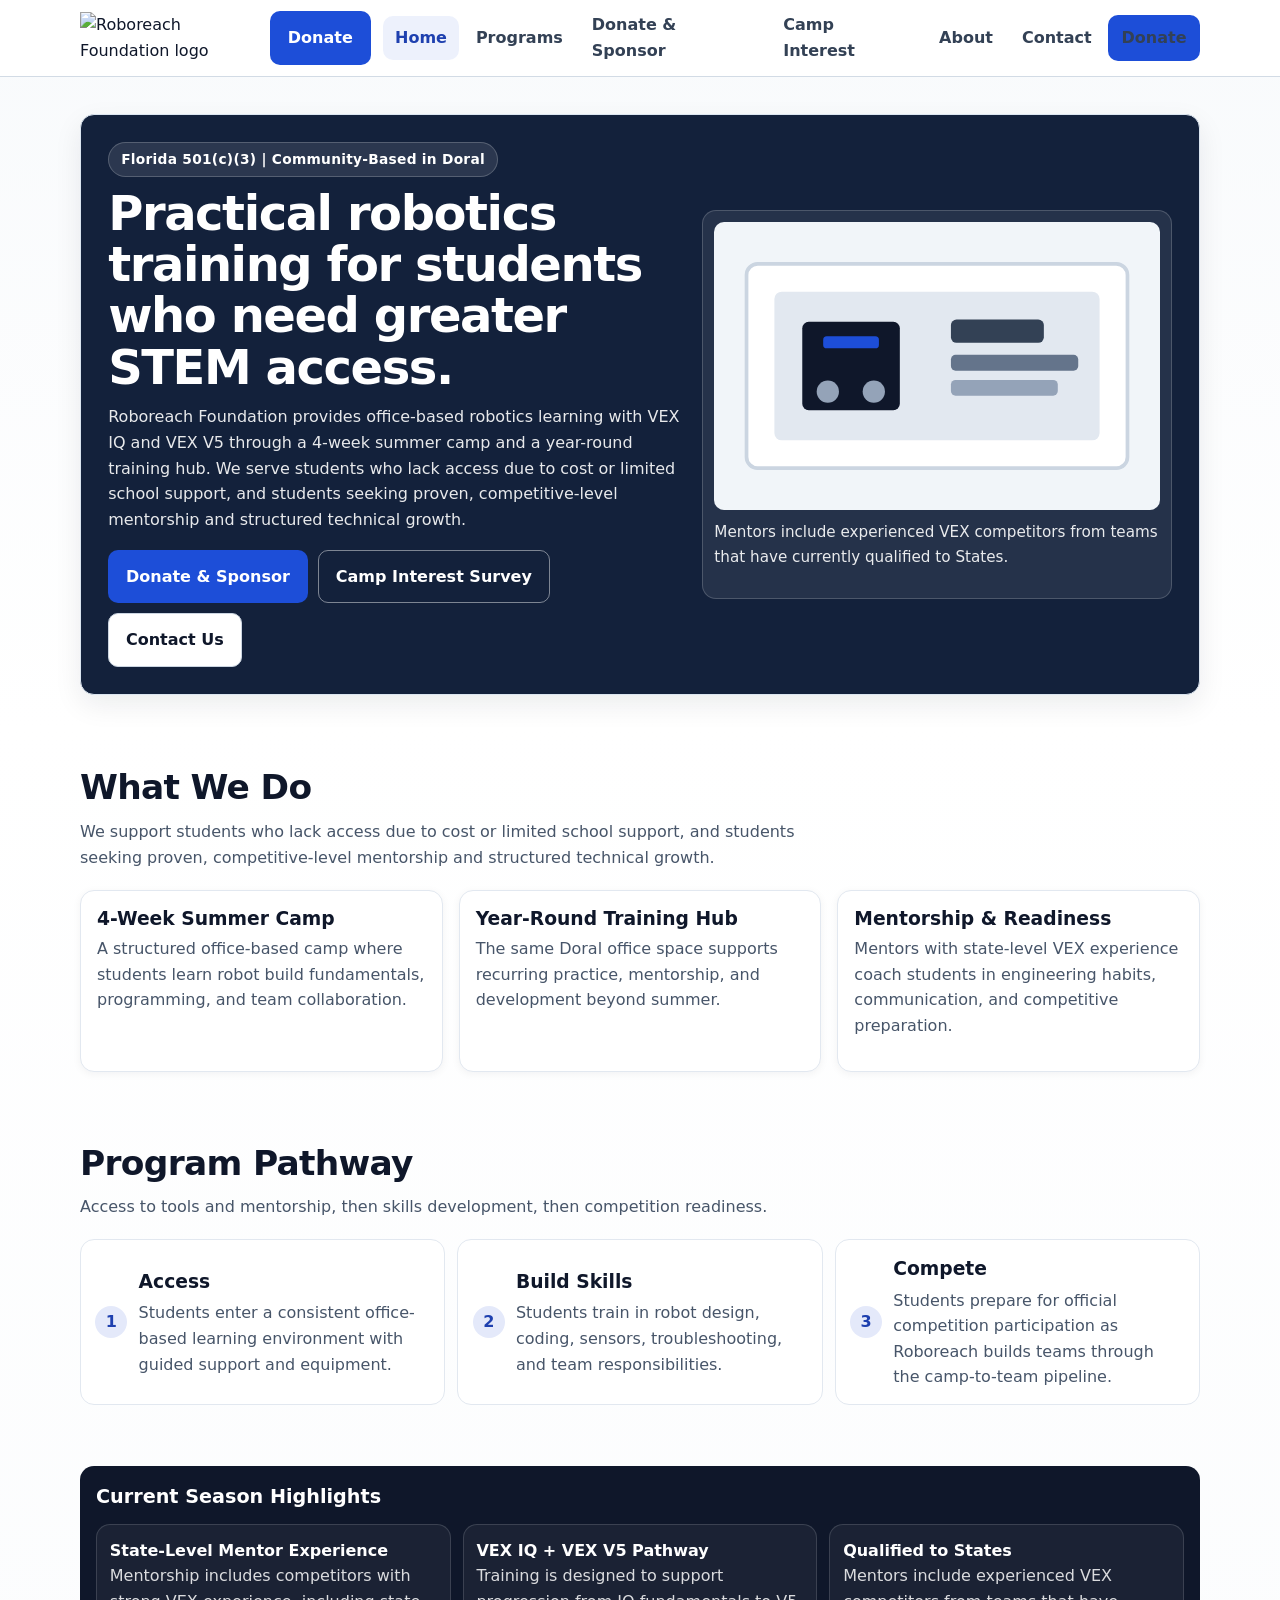
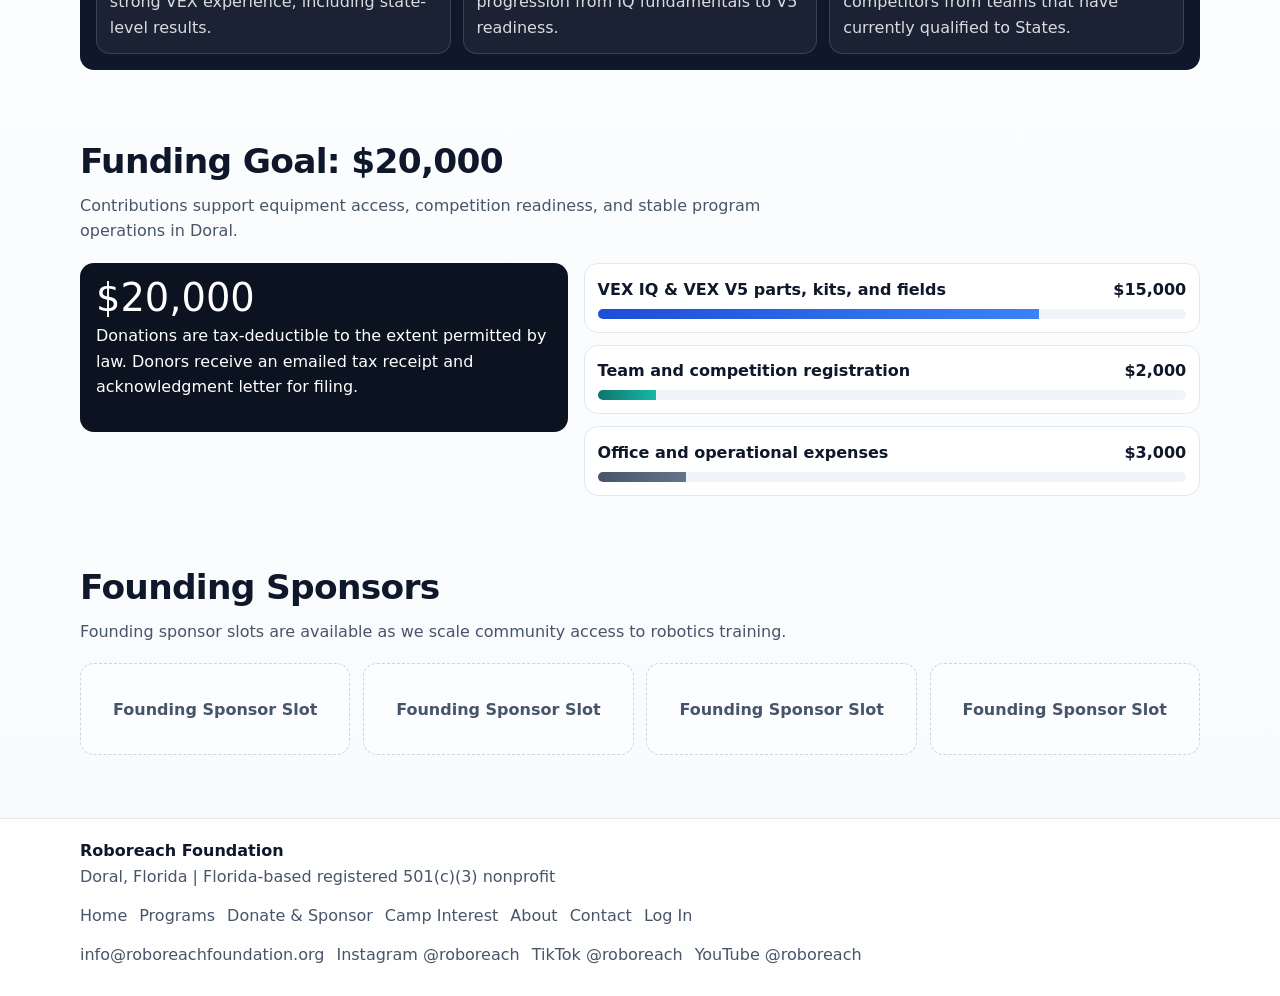
==== public/index.html @ 1411e1b0 "New structure and layout, init repo at root" ====
<!DOCTYPE html>
<html lang="en">
<head>
  <meta charset="UTF-8">
  <meta name="viewport" content="width=device-width, initial-scale=1">
  <title>Roboreach Foundation | STEM Access in Doral, Florida</title>
  <meta name="description" content="Roboreach Foundation is a Florida 501(c)(3) nonprofit in Doral expanding STEM access through VEX IQ and VEX V5 camp-based training and mentorship.">
  <meta property="og:title" content="Roboreach Foundation | STEM Access in Doral, Florida">
  <meta property="og:description" content="Support Roboreach Foundation's camp-to-team pipeline and robotics mentorship for students with limited STEM access.">
  <meta property="og:type" content="website">
  <meta property="og:url" content="https://www.roboreach.org/">
  <meta property="og:image" content="assets/hero-robotics.svg">
  <link rel="stylesheet" href="styles.css">
  <script src="script.js" defer></script>
</head>
<body>
  <a class="skip-link" href="#main-content">Skip to content</a>

  <header class="site-header">
    <div class="container nav-wrap">
      <a class="brand" href="index.html" aria-label="Roboreach Foundation home">
        <img src="assets/logo-placeholder.svg" alt="Roboreach Foundation logo">
      </a>
      <div class="nav-right">
        <button class="nav-toggle" aria-expanded="false" aria-controls="site-nav" aria-label="Toggle navigation">
          <span aria-hidden="true"></span>
        </button>
        <a class="btn btn-primary nav-donate-btn" href="sponsors.html">Donate</a>
      </div>
      <nav id="site-nav" class="nav-links" aria-label="Primary navigation">
        <ul>
          <li><a class="active" href="index.html" aria-current="page">Home</a></li>
          <li><a href="programs.html">Programs</a></li>
          <li><a href="sponsors.html">Donate &amp; Sponsor</a></li>
          <li><a href="camp-interest.html">Camp Interest</a></li>
          <li><a href="about.html">About</a></li>
          <li><a href="contact.html">Contact</a></li>
          <li><a class="btn btn-primary" href="sponsors.html">Donate</a></li>
        </ul>
      </nav>
    </div>
  </header>

  <main id="main-content">
    <section class="hero">
      <div class="container">
        <div class="hero-card">
          <div class="hero-grid">
            <div>
              <div class="hero-kicker">Florida 501(c)(3) | Community-Based in Doral</div>
              <h1>Practical robotics training for students who need greater STEM access.</h1>
              <p>
                Roboreach Foundation provides office-based robotics learning with VEX IQ and VEX V5 through a 4-week summer camp and a year-round training hub.
                We serve students who lack access due to cost or limited school support, and students seeking proven, competitive-level mentorship and structured technical growth.
              </p>
              <div class="cta-row">
                <a class="btn btn-primary" href="sponsors.html">Donate &amp; Sponsor</a>
                <a class="btn btn-ghost" href="camp-interest.html">Camp Interest Survey</a>
                <a class="btn btn-secondary" href="contact.html">Contact Us</a>
              </div>
            </div>
            <aside class="hero-media" aria-label="Robotics program visual">
              <img src="assets/hero-robotics.svg" alt="Illustration of robotics training and field setup">
              <p class="hero-caption">
                Mentors include experienced VEX competitors from teams that have currently qualified to States.
              </p>
            </aside>
          </div>
        </div>
      </div>
    </section>

    <section class="section">
      <div class="container">
        <h2 class="section-title">What We Do</h2>
        <p class="section-subtitle">
          We support students who lack access due to cost or limited school support, and students seeking proven, competitive-level mentorship and structured technical growth.
        </p>
        <div class="grid-3">
          <article class="card">
            <h3>4-Week Summer Camp</h3>
            <p class="muted">
              A structured office-based camp where students learn robot build fundamentals, programming, and team collaboration.
            </p>
          </article>
          <article class="card">
            <h3>Year-Round Training Hub</h3>
            <p class="muted">
              The same Doral office space supports recurring practice, mentorship, and development beyond summer.
            </p>
          </article>
          <article class="card">
            <h3>Mentorship &amp; Readiness</h3>
            <p class="muted">
              Mentors with state-level VEX experience coach students in engineering habits, communication, and competitive preparation.
            </p>
          </article>
        </div>
      </div>
    </section>

    <section class="section section-tight">
      <div class="container">
        <h2 class="section-title">Program Pathway</h2>
        <p class="section-subtitle">Access to tools and mentorship, then skills development, then competition readiness.</p>
        <div class="pathway">
          <article class="path-step">
            <div class="path-num" aria-hidden="true">1</div>
            <div>
              <h3>Access</h3>
              <p class="muted">Students enter a consistent office-based learning environment with guided support and equipment.</p>
            </div>
          </article>
          <article class="path-step">
            <div class="path-num" aria-hidden="true">2</div>
            <div>
              <h3>Build Skills</h3>
              <p class="muted">Students train in robot design, coding, sensors, troubleshooting, and team responsibilities.</p>
            </div>
          </article>
          <article class="path-step">
            <div class="path-num" aria-hidden="true">3</div>
            <div>
              <h3>Compete</h3>
              <p class="muted">Students prepare for official competition participation as Roboreach builds teams through the camp-to-team pipeline.</p>
            </div>
          </article>
        </div>
      </div>
    </section>

    <section class="section section-tight">
      <div class="container">
        <div class="strip">
          <h2>Current Season Highlights</h2>
          <div class="strip-grid">
            <article class="strip-item">
              <strong>State-Level Mentor Experience</strong>
              <span class="muted" style="color: rgba(255,255,255,0.84);">Mentorship includes competitors with strong VEX experience, including state-level results.</span>
            </article>
            <article class="strip-item">
              <strong>VEX IQ + VEX V5 Pathway</strong>
              <span class="muted" style="color: rgba(255,255,255,0.84);">Training is designed to support progression from IQ fundamentals to V5 readiness.</span>
            </article>
            <article class="strip-item">
              <strong>Qualified to States</strong>
              <span class="muted" style="color: rgba(255,255,255,0.84);">Mentors include experienced VEX competitors from teams that have currently qualified to States.</span>
            </article>
          </div>
        </div>
      </div>
    </section>

    <section class="section">
      <div class="container">
        <h2 class="section-title">Funding Goal: $20,000</h2>
        <p class="section-subtitle">
          Contributions support equipment access, competition readiness, and stable program operations in Doral.
        </p>
        <div class="funding-wrap">
          <article class="funding-summary">
            <p class="funding-total">$20,000</p>
            <p>Donations are tax-deductible to the extent permitted by law. Donors receive an emailed tax receipt and acknowledgment letter for filing.</p>
          </article>
          <div class="funding-bars" aria-label="Funding goal breakdown">
            <article class="funding-bar">
              <div class="bar-label"><span>VEX IQ &amp; VEX V5 parts, kits, and fields</span><span>$15,000</span></div>
              <div class="bar-track"><div class="bar-fill" style="width:75%;" aria-hidden="true"></div></div>
            </article>
            <article class="funding-bar">
              <div class="bar-label"><span>Team and competition registration</span><span>$2,000</span></div>
              <div class="bar-track"><div class="bar-fill bar-fill-secondary" style="width:10%;" aria-hidden="true"></div></div>
            </article>
            <article class="funding-bar">
              <div class="bar-label"><span>Office and operational expenses</span><span>$3,000</span></div>
              <div class="bar-track"><div class="bar-fill bar-fill-tertiary" style="width:15%;" aria-hidden="true"></div></div>
            </article>
          </div>
        </div>
      </div>
    </section>

    <section class="section section-tight">
      <div class="container">
        <h2 class="section-title">Founding Sponsors</h2>
        <p class="section-subtitle">Founding sponsor slots are available as we scale community access to robotics training.</p>
        <div class="logos-grid">
          <div class="logo-slot">Founding Sponsor Slot</div>
          <div class="logo-slot">Founding Sponsor Slot</div>
          <div class="logo-slot">Founding Sponsor Slot</div>
          <div class="logo-slot">Founding Sponsor Slot</div>
        </div>
      </div>
    </section>
  </main>

  <footer class="site-footer">
    <div class="container footer-grid">
      <div>
        <p><strong>Roboreach Foundation</strong></p>
        <p class="muted">Doral, Florida | Florida-based registered 501(c)(3) nonprofit</p>
      </div>
      <div class="footer-links" aria-label="Footer navigation">
        <a href="index.html">Home</a>
        <a href="programs.html">Programs</a>
        <a href="sponsors.html">Donate &amp; Sponsor</a>
        <a href="camp-interest.html">Camp Interest</a>
        <a href="about.html">About</a>
        <a href="contact.html">Contact</a>
        <a href="admin-login.html">Log In</a>
      </div>
      <div class="footer-socials" aria-label="Social links">
        <a href="mailto:info@roboreachfoundation.org">info@roboreachfoundation.org</a>
        <a href="https://instagram.com/roboreach" target="_blank" rel="noopener noreferrer">Instagram @roboreach</a>
        <a href="https://tiktok.com/@roboreach" target="_blank" rel="noopener noreferrer">TikTok @roboreach</a>
        <a href="https://youtube.com/@roboreach" target="_blank" rel="noopener noreferrer">YouTube @roboreach</a>
      </div>
    </div>
  </footer>
</body>
</html>
---- public/styles.css ----
:root {
  --navy-950: #0b1220;
  --navy-900: #0f172a;
  --navy-800: #1e293b;
  --slate-700: #334155;
  --slate-600: #475569;
  --slate-500: #64748b;
  --slate-300: #cbd5e1;
  --slate-200: #e2e8f0;
  --slate-100: #f1f5f9;
  --white: #ffffff;
  --accent: #1d4ed8;
  --accent-700: #1e40af;
  --teal: #0f766e;
  --success-bg: #ecfeff;
  --danger: #b91c1c;
  --radius-sm: 10px;
  --radius: 14px;
  --radius-lg: 14px;
  --shadow-sm: 0 2px 8px rgba(15, 23, 42, 0.05);
  --shadow-md: 0 10px 28px rgba(15, 23, 42, 0.08);
  --max-width: 1120px;
  --header-h: 76px;
}

*,
*::before,
*::after {
  box-sizing: border-box;
}

html {
  scroll-behavior: smooth;
}

body {
  margin: 0;
  font-family: Inter, ui-sans-serif, system-ui, -apple-system, BlinkMacSystemFont, "Segoe UI", sans-serif;
  color: var(--navy-900);
  background: linear-gradient(180deg, #f8fafc, #ffffff 28%, #f8fafc);
  line-height: 1.6;
}

img,
svg {
  display: block;
  max-width: 100%;
}

a {
  color: inherit;
  text-decoration: none;
}

ul {
  margin: 0;
  padding-left: 1.1rem;
}

p {
  margin: 0 0 1rem;
}

.container {
  width: min(100% - 2rem, var(--max-width));
  margin: 0 auto;
}

.section {
  padding: 2.6rem 0;
}

.section-tight {
  padding: 1.9rem 0;
}

.section-title {
  margin: 0 0 0.7rem;
  line-height: 1.15;
  font-size: clamp(1.45rem, 2vw + 0.9rem, 2.15rem);
  letter-spacing: -0.02em;
}

.section-subtitle {
  color: var(--slate-600);
  max-width: 74ch;
  margin-bottom: 1.2rem;
}

.muted {
  color: var(--slate-600);
}

.skip-link {
  position: absolute;
  left: -9999px;
  top: auto;
}

.skip-link:focus {
  left: 1rem;
  top: 1rem;
  z-index: 1000;
  background: var(--white);
  border: 2px solid var(--accent);
  border-radius: 8px;
  padding: 0.45rem 0.75rem;
}

.site-header {
  position: sticky;
  top: 0;
  z-index: 200;
  background: rgba(255, 255, 255, 0.95);
  backdrop-filter: blur(8px);
  border-bottom: 1px solid rgba(203, 213, 225, 0.85);
}

.nav-wrap {
  min-height: var(--header-h);
  display: flex;
  align-items: center;
  justify-content: space-between;
  gap: 0.75rem;
}

.brand img {
  width: 178px;
  height: auto;
}

.nav-right {
  display: flex;
  align-items: center;
  gap: 0.6rem;
}

.nav-toggle {
  width: 42px;
  height: 42px;
  display: inline-flex;
  align-items: center;
  justify-content: center;
  background: var(--white);
  color: var(--navy-900);
  border: 1px solid var(--slate-300);
  border-radius: 10px;
  cursor: pointer;
}

.nav-toggle span,
.nav-toggle span::before,
.nav-toggle span::after {
  width: 18px;
  height: 2px;
  background: currentColor;
  display: block;
  position: relative;
  border-radius: 2px;
  transition: transform 0.2s ease, opacity 0.2s ease;
}

.nav-toggle span::before,
.nav-toggle span::after {
  content: "";
  position: absolute;
  left: 0;
}

.nav-toggle span::before {
  top: -6px;
}

.nav-toggle span::after {
  top: 6px;
}

.nav-toggle[aria-expanded="true"] span {
  background: transparent;
}

.nav-toggle[aria-expanded="true"] span::before {
  transform: translateY(6px) rotate(45deg);
}

.nav-toggle[aria-expanded="true"] span::after {
  transform: translateY(-6px) rotate(-45deg);
}

.nav-links {
  display: none;
  position: absolute;
  top: calc(var(--header-h) - 1px);
  left: 0;
  right: 0;
  background: rgba(255, 255, 255, 0.98);
  border-bottom: 1px solid var(--slate-200);
  padding: 0.75rem 1rem 1rem;
}

.nav-links.open {
  display: block;
}

.nav-links ul {
  list-style: none;
  padding: 0;
  margin: 0;
  display: grid;
  gap: 0.35rem;
}

.nav-links a {
  display: block;
  padding: 0.7rem 0.85rem;
  border-radius: 10px;
  color: var(--slate-700);
  font-weight: 600;
  transition: color 0.2s ease, background-color 0.2s ease;
}

.nav-links a:hover {
  color: var(--navy-950);
  background: var(--slate-100);
}

.nav-links a.active {
  color: var(--accent-700);
  background: rgba(29, 78, 216, 0.08);
}

.nav-donate-btn {
  display: none;
}

.btn {
  display: inline-flex;
  align-items: center;
  justify-content: center;
  padding: 0.8rem 1.05rem;
  border: 1px solid transparent;
  border-radius: var(--radius-sm);
  font-weight: 700;
  cursor: pointer;
  transition: transform 0.18s ease, box-shadow 0.18s ease, background-color 0.18s ease, color 0.18s ease;
}

.btn:hover {
  transform: translateY(-1px);
  box-shadow: var(--shadow-sm);
}

.btn-primary {
  background: var(--accent);
  color: var(--white);
}

.btn-primary:hover {
  background: var(--accent-700);
}

.btn-secondary {
  border-color: var(--slate-300);
  background: var(--white);
  color: var(--navy-900);
}

.btn-ghost {
  border-color: rgba(255, 255, 255, 0.45);
  color: var(--white);
  background: transparent;
}

.hero {
  padding: 2.3rem 0 2rem;
}

.hero-card {
  border: 1px solid #dbe5f0;
  border-radius: var(--radius);
  overflow: hidden;
  background: #13213b;
  color: var(--white);
  box-shadow: var(--shadow-md);
}

.hero-grid {
  display: grid;
  gap: 1.25rem;
  padding: 1.4rem;
}

.hero-kicker {
  display: inline-flex;
  align-items: center;
  font-size: 0.86rem;
  font-weight: 700;
  letter-spacing: 0.02em;
  border: 1px solid rgba(255, 255, 255, 0.2);
  background: rgba(255, 255, 255, 0.1);
  border-radius: 999px;
  padding: 0.33rem 0.75rem;
}

.hero h1 {
  margin: 0.7rem 0 0.7rem;
  line-height: 1.07;
  font-size: clamp(1.85rem, 4vw + 0.5rem, 3rem);
  letter-spacing: -0.03em;
}

.hero p {
  color: rgba(255, 255, 255, 0.9);
  max-width: 58ch;
  margin-bottom: 1.1rem;
}

.cta-row {
  display: flex;
  flex-wrap: wrap;
  gap: 0.65rem;
}

.hero-media {
  background: rgba(255, 255, 255, 0.08);
  border: 1px solid rgba(255, 255, 255, 0.18);
  border-radius: var(--radius);
  padding: 0.7rem;
}

.hero-media img {
  width: 100%;
  border-radius: var(--radius-sm);
}

.hero-caption {
  margin-top: 0.65rem;
  margin-bottom: 0;
  color: rgba(255, 255, 255, 0.88);
  font-size: 0.95rem;
}

.grid-2,
.grid-3,
.grid-4 {
  display: grid;
  gap: 1rem;
}

.card {
  background: var(--white);
  border: 1px solid var(--slate-200);
  border-radius: var(--radius);
  padding: 1rem;
  box-shadow: var(--shadow-sm);
}

.card h3 {
  margin: 0 0 0.4rem;
  line-height: 1.24;
}

.pathway {
  display: grid;
  gap: 0.75rem;
}

.path-step {
  border: 1px solid var(--slate-200);
  border-radius: var(--radius);
  background: var(--white);
  padding: 0.9rem;
  display: grid;
  grid-template-columns: auto 1fr;
  gap: 0.7rem;
  align-items: center;
}

.path-step h3 {
  margin: 0;
}

.path-step .muted {
  margin: 0.2rem 0 0;
}

.path-num {
  width: 2rem;
  height: 2rem;
  border-radius: 999px;
  background: rgba(29, 78, 216, 0.12);
  color: var(--accent-700);
  display: inline-flex;
  align-items: center;
  justify-content: center;
  font-weight: 800;
}

.strip {
  background: #0f172a;
  border-radius: var(--radius);
  color: var(--white);
  padding: 1rem;
}

.strip h2 {
  margin: 0 0 0.7rem;
  font-size: 1.2rem;
}

.strip-grid {
  display: grid;
  gap: 0.75rem;
}

.strip-item {
  border: 1px solid rgba(255, 255, 255, 0.14);
  background: rgba(255, 255, 255, 0.05);
  border-radius: var(--radius);
  padding: 0.8rem;
}

.strip-item strong {
  display: block;
}

.funding-wrap {
  display: grid;
  gap: 1rem;
}

.funding-summary {
  background: #0b1220;
  border-radius: var(--radius);
  color: var(--white);
  padding: 1rem;
}

.funding-total {
  margin: 0 0 0.35rem;
  font-size: clamp(1.7rem, 3vw, 2.4rem);
  line-height: 1;
}

.funding-bars {
  display: grid;
  gap: 0.75rem;
}

.funding-bar {
  border: 1px solid var(--slate-200);
  border-radius: var(--radius);
  background: var(--white);
  padding: 0.8rem;
}

.bar-label {
  display: flex;
  justify-content: space-between;
  gap: 0.8rem;
  font-weight: 700;
  margin-bottom: 0.4rem;
}

.bar-track {
  height: 10px;
  width: 100%;
  background: var(--slate-100);
  border-radius: 999px;
  overflow: hidden;
}

.bar-fill {
  height: 100%;
  background: linear-gradient(90deg, #1d4ed8, #3b82f6);
}

.bar-fill-secondary {
  background: linear-gradient(90deg, #0f766e, #14b8a6);
}

.bar-fill-tertiary {
  background: linear-gradient(90deg, #475569, #64748b);
}

.logos-grid {
  display: grid;
  gap: 0.8rem;
}

.logo-slot {
  border: 1.5px dashed var(--slate-300);
  border-radius: var(--radius);
  min-height: 92px;
  display: flex;
  align-items: center;
  justify-content: center;
  text-align: center;
  color: var(--slate-600);
  font-weight: 600;
  background: #fbfdff;
  padding: 0.75rem;
}

.page-hero {
  padding: 2rem 0 1rem;
}

.panel {
  background: var(--white);
  border: 1px solid var(--slate-200);
  border-radius: var(--radius-lg);
  padding: 1.15rem;
  box-shadow: var(--shadow-sm);
}

.eyebrow {
  display: inline-flex;
  align-items: center;
  font-size: 0.84rem;
  font-weight: 700;
  letter-spacing: 0.03em;
  text-transform: uppercase;
  border-radius: 999px;
  border: 1px solid rgba(29, 78, 216, 0.2);
  color: var(--accent-700);
  background: rgba(29, 78, 216, 0.08);
  padding: 0.3rem 0.66rem;
}

.photo-card img {
  width: 100%;
  border-radius: 12px;
  border: 1px solid var(--slate-200);
}

.photo-card p {
  margin-top: 0.6rem;
  margin-bottom: 0;
  color: var(--slate-600);
  font-size: 0.94rem;
}

.timeline {
  display: grid;
  gap: 1rem;
}

.timeline-item {
  background: var(--white);
  border: 1px solid var(--slate-200);
  border-radius: var(--radius);
  padding: 1rem;
  box-shadow: var(--shadow-sm);
}

.timeline-item h3 {
  margin: 0 0 0.45rem;
}

.role-tags {
  display: flex;
  flex-wrap: wrap;
  gap: 0.5rem;
}

.role-tag {
  border: 1px solid var(--slate-200);
  border-radius: 999px;
  background: var(--slate-100);
  color: var(--slate-700);
  padding: 0.35rem 0.7rem;
  font-weight: 600;
  font-size: 0.92rem;
}

.donate-embed-wrap {
  background: var(--white);
  border: 1px solid var(--slate-200);
  border-radius: 16px;
  padding: 0.9rem;
  box-shadow: var(--shadow-sm);
}

.donate-embed {
  width: 100%;
  min-height: 780px;
  border: 0;
  border-radius: 12px;
  background: var(--slate-100);
}

.tier-grid {
  display: grid;
  gap: 1rem;
}

.tier-card {
  background: var(--white);
  border: 1px solid var(--slate-200);
  border-radius: var(--radius);
  padding: 1rem;
  box-shadow: var(--shadow-sm);
}

.tier-card.featured {
  border-color: rgba(29, 78, 216, 0.35);
}

.tier-header {
  display: flex;
  justify-content: space-between;
  gap: 0.8rem;
  align-items: baseline;
  margin-bottom: 0.45rem;
}

.tier-price {
  color: var(--accent-700);
  font-weight: 800;
}

.individual-giving {
  display: grid;
  gap: 0.7rem;
}

.gift-row {
  border: 1px solid var(--slate-200);
  border-radius: var(--radius-sm);
  background: var(--white);
  padding: 0.75rem;
  display: grid;
  grid-template-columns: auto 1fr;
  gap: 0.7rem;
}

.gift-amount {
  min-width: 70px;
  font-weight: 800;
  color: var(--accent-700);
}

.notice {
  border-left: 4px solid var(--teal);
  border-radius: 0 var(--radius) var(--radius) 0;
  background: var(--success-bg);
  padding: 0.9rem 1rem;
}

.contact-grid {
  display: grid;
  gap: 1rem;
}

.contact-form {
  background: var(--white);
  border: 1px solid var(--slate-200);
  border-radius: 16px;
  padding: 1rem;
  box-shadow: var(--shadow-sm);
}

.field {
  display: grid;
  gap: 0.35rem;
  margin-bottom: 0.8rem;
}

.field label {
  font-weight: 600;
}

.field input,
.field select,
.field textarea {
  width: 100%;
  border: 1px solid var(--slate-300);
  border-radius: 10px;
  background: var(--white);
  padding: 0.72rem 0.8rem;
  color: var(--navy-900);
  font: inherit;
}

.field textarea {
  min-height: 140px;
  resize: vertical;
}

.helper {
  color: var(--slate-600);
  font-size: 0.92rem;
}

.status-message {
  display: none;
  margin-top: 0.7rem;
  border-radius: var(--radius-sm);
  padding: 0.7rem 0.8rem;
  font-weight: 600;
}

.status-message.show {
  display: block;
  background: #ecfdf3;
  color: #166534;
  border: 1px solid #bbf7d0;
}

.status-message.show.error {
  background: #fef2f2;
  color: var(--danger);
  border-color: #fecaca;
}

.camp-options {
  display: grid;
  gap: 0.65rem;
  margin-bottom: 0.8rem;
}

.camp-option input {
  position: absolute;
  opacity: 0;
  pointer-events: none;
}

.camp-option label {
  display: block;
  border: 1px solid var(--slate-300);
  border-radius: var(--radius-sm);
  background: var(--white);
  padding: 0.75rem 0.8rem;
  cursor: pointer;
  transition: border-color 0.2s ease, background-color 0.2s ease;
}

.camp-option label strong {
  display: block;
  line-height: 1.2;
}

.camp-option input:checked + label {
  border-color: var(--accent);
  background: rgba(29, 78, 216, 0.06);
}

.headshot-grid {
  display: grid;
  gap: 1rem;
}

.headshot-card {
  background: var(--white);
  border: 1px solid var(--slate-200);
  border-radius: var(--radius);
  overflow: hidden;
  box-shadow: var(--shadow-sm);
}

.headshot-card img {
  width: 100%;
  aspect-ratio: 4 / 5;
  object-fit: cover;
  background: var(--slate-100);
}

.headshot-card .copy {
  padding: 0.9rem;
}

.headshot-card h3 {
  margin: 0 0 0.2rem;
}

.achievement-list {
  display: grid;
  gap: 0.65rem;
}

.achievement-item {
  border: 1px solid var(--slate-200);
  border-radius: var(--radius-sm);
  background: var(--white);
  padding: 0.75rem;
}

.admin-grid {
  display: grid;
  gap: 1rem;
}

.admin-table-wrap {
  background: var(--white);
  border: 1px solid var(--slate-200);
  border-radius: var(--radius);
  box-shadow: var(--shadow-sm);
  overflow-x: auto;
}

.admin-head {
  display: flex;
  justify-content: space-between;
  gap: 0.75rem;
  align-items: center;
  padding: 0.9rem 1rem;
  border-bottom: 1px solid var(--slate-200);
}

.admin-table {
  width: 100%;
  border-collapse: collapse;
  font-size: 0.92rem;
}

.admin-table th,
.admin-table td {
  text-align: left;
  padding: 0.65rem 0.8rem;
  border-bottom: 1px solid var(--slate-200);
  vertical-align: top;
}

.admin-table th {
  font-size: 0.82rem;
  text-transform: uppercase;
  letter-spacing: 0.02em;
  color: var(--slate-600);
  background: var(--slate-100);
}

.btn-danger {
  border: 1px solid #fca5a5;
  background: #fee2e2;
  color: #991b1b;
}

.admin-note {
  color: var(--slate-600);
  font-size: 0.92rem;
}

.site-footer {
  margin-top: 2rem;
  border-top: 1px solid var(--slate-200);
  background: rgba(255, 255, 255, 0.9);
}

.footer-grid {
  display: grid;
  gap: 0.85rem;
  padding: 1.2rem 0 1.8rem;
}

.footer-grid p {
  margin: 0;
}

.footer-links,
.footer-socials {
  display: flex;
  flex-wrap: wrap;
  gap: 0.75rem;
}

.footer-links a,
.footer-socials a {
  color: var(--slate-600);
}

.footer-links a:hover,
.footer-socials a:hover {
  color: var(--accent-700);
}

.nav-toggle:focus-visible,
.nav-links a:focus-visible,
.btn:focus-visible,
input:focus-visible,
select:focus-visible,
textarea:focus-visible {
  outline: 3px solid rgba(29, 78, 216, 0.28);
  outline-offset: 2px;
}

@media (min-width: 700px) {
  .grid-2 {
    grid-template-columns: repeat(2, minmax(0, 1fr));
  }

  .grid-3 {
    grid-template-columns: repeat(3, minmax(0, 1fr));
  }

  .grid-4 {
    grid-template-columns: repeat(4, minmax(0, 1fr));
  }

  .strip-grid {
    grid-template-columns: repeat(3, minmax(0, 1fr));
  }

  .funding-wrap {
    grid-template-columns: 0.95fr 1.2fr;
    align-items: start;
  }

  .logos-grid {
    grid-template-columns: repeat(2, minmax(0, 1fr));
  }

  .timeline {
    grid-template-columns: repeat(2, minmax(0, 1fr));
  }

  .tier-grid {
    grid-template-columns: repeat(2, minmax(0, 1fr));
  }

  .contact-grid {
    grid-template-columns: 1.2fr 0.85fr;
    align-items: start;
  }

  .headshot-grid {
    grid-template-columns: repeat(2, minmax(0, 1fr));
  }
}

@media (min-width: 920px) {
  .nav-toggle {
    display: none;
  }

  .nav-links {
    display: block;
    position: static;
    background: transparent;
    border: 0;
    padding: 0;
  }

  .nav-links ul {
    display: flex;
    align-items: center;
    gap: 0.25rem;
  }

  .nav-links a {
    padding: 0.58rem 0.78rem;
  }

  .nav-donate-btn {
    display: inline-flex;
  }

  .hero-grid {
    grid-template-columns: 1.1fr 0.9fr;
    align-items: center;
    padding: 1.7rem;
  }

  .pathway {
    grid-template-columns: repeat(3, minmax(0, 1fr));
  }

  .logos-grid {
    grid-template-columns: repeat(4, minmax(0, 1fr));
  }

  .headshot-grid {
    grid-template-columns: repeat(4, minmax(0, 1fr));
  }
}

@media (prefers-reduced-motion: reduce) {
  html {
    scroll-behavior: auto;
  }

  *,
  *::before,
  *::after {
    animation-duration: 0.01ms !important;
    animation-iteration-count: 1 !important;
    transition-duration: 0.01ms !important;
  }
}
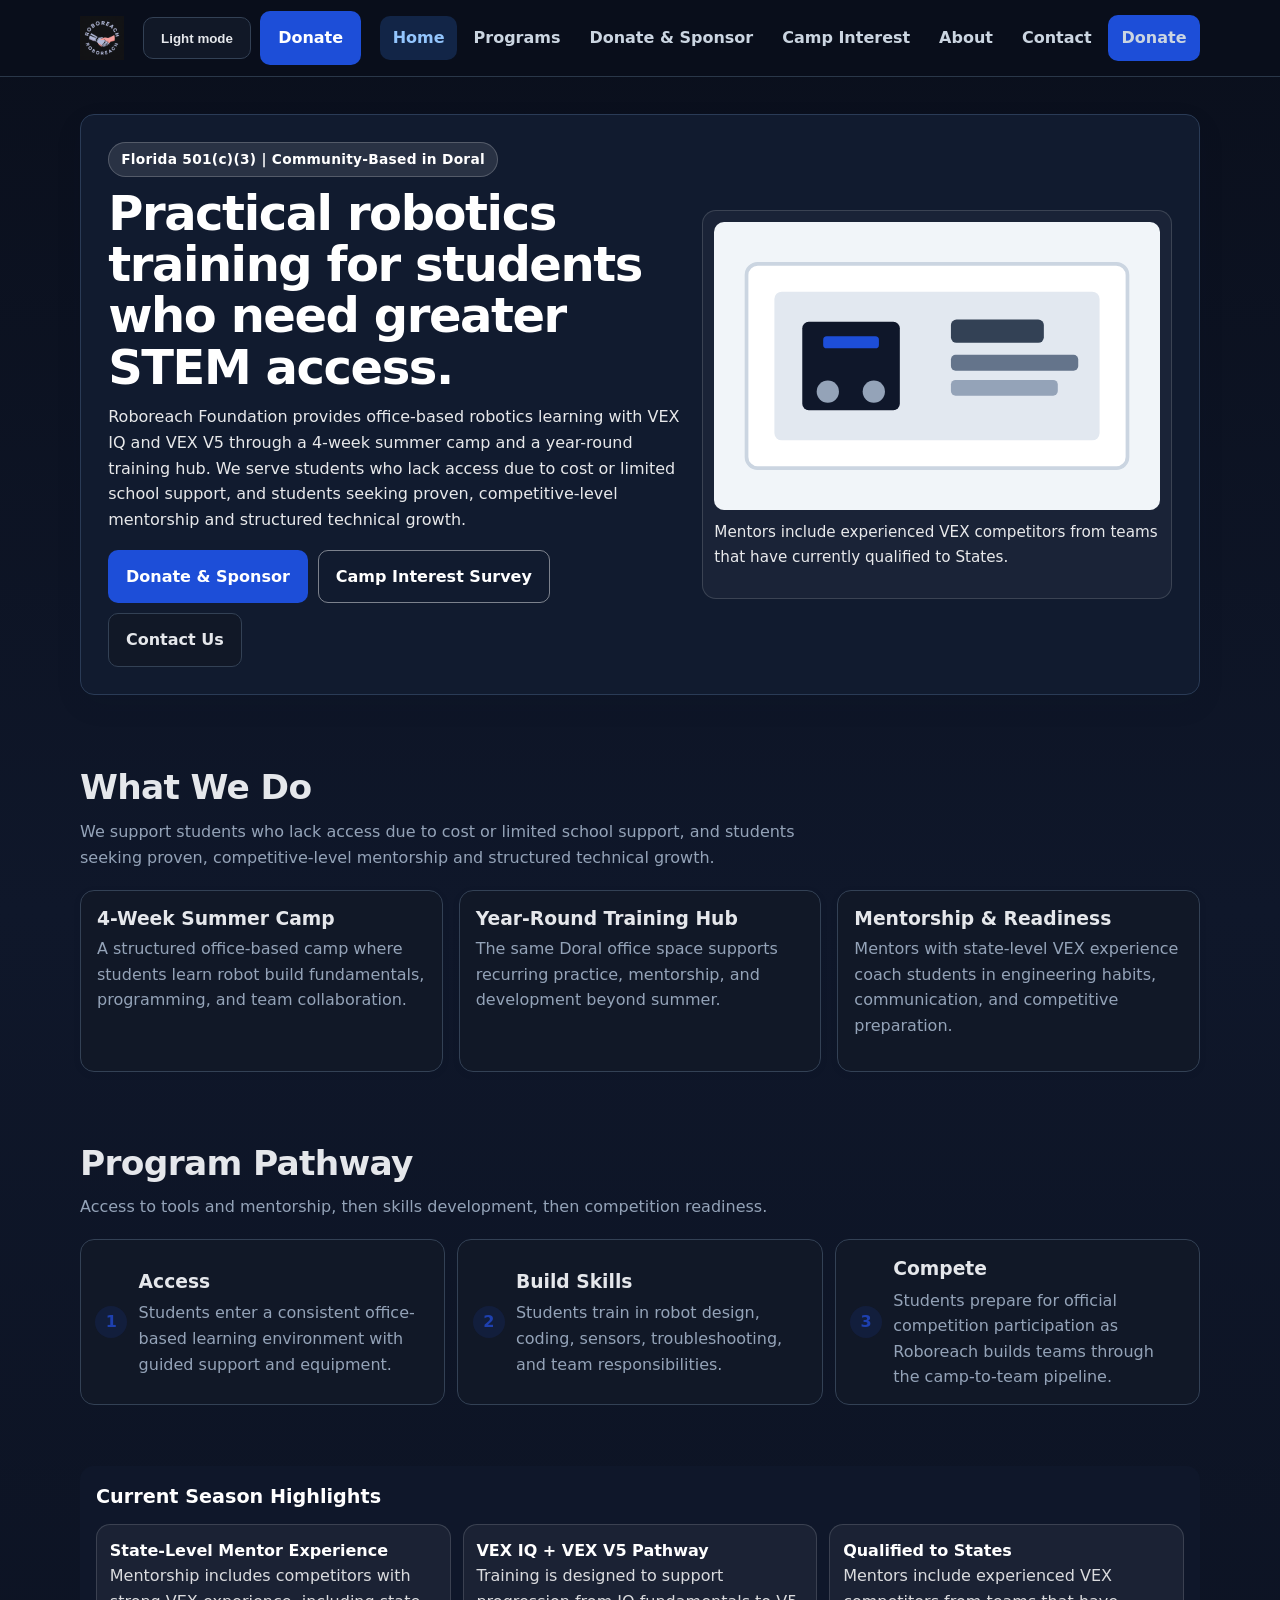
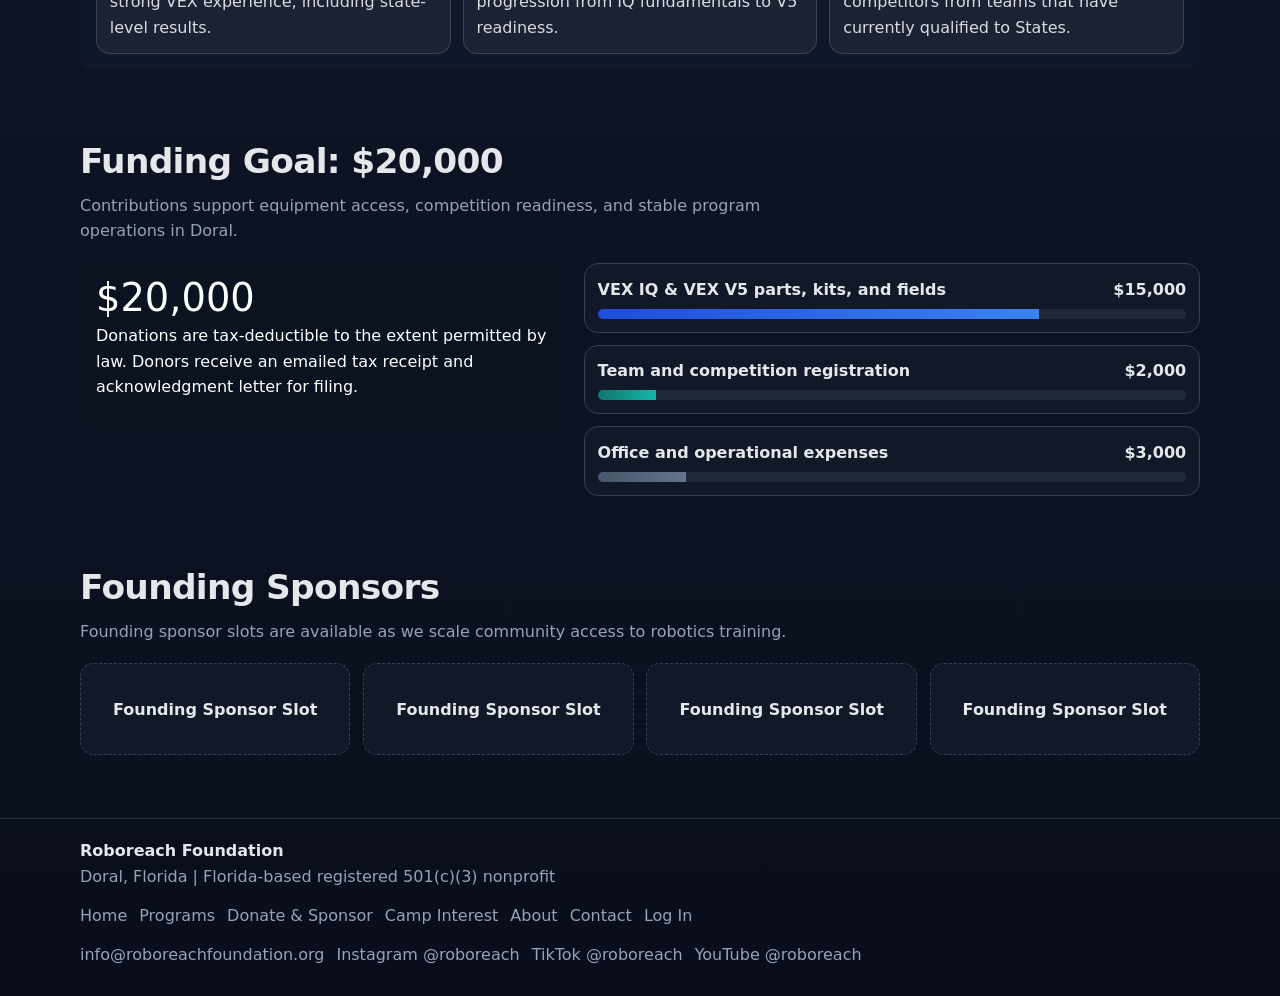
==== commit 3a7bba9a: "Fixed logo, givebutter and added dark and light mode toggle" ====
--- a/public/index.html
+++ b/public/index.html
@@ -19,7 +19,7 @@
   <header class="site-header">
     <div class="container nav-wrap">
       <a class="brand" href="index.html" aria-label="Roboreach Foundation home">
-        <img src="assets/logo-placeholder.svg" alt="Roboreach Foundation logo">
+        <img src="assets/logo.png" alt="Roboreach Foundation logo">
       </a>
       <div class="nav-right">
         <button class="nav-toggle" aria-expanded="false" aria-controls="site-nav" aria-label="Toggle navigation">
@@ -219,3 +219,4 @@
   </footer>
 </body>
 </html>
+
--- a/public/styles.css
+++ b/public/styles.css
@@ -23,6 +23,119 @@
   --header-h: 76px;
 }
 
+html[data-theme="dark"] {
+  color-scheme: dark;
+}
+
+html[data-theme="dark"] body {
+  color: #e5e7eb;
+  background: linear-gradient(180deg, #0a0f1c, #0f172a 35%, #0a0f1c);
+}
+
+html[data-theme="dark"] .site-header {
+  background: rgba(10, 15, 28, 0.92);
+  border-bottom-color: rgba(51, 65, 85, 0.8);
+}
+
+html[data-theme="dark"] .nav-links {
+  background: rgba(10, 15, 28, 0.98);
+  border-bottom-color: #243043;
+}
+
+html[data-theme="dark"] .nav-links a {
+  color: #cbd5e1;
+}
+
+html[data-theme="dark"] .nav-links a:hover {
+  background: #1a2436;
+  color: #f8fafc;
+}
+
+html[data-theme="dark"] .nav-links a.active {
+  background: rgba(59, 130, 246, 0.2);
+  color: #93c5fd;
+}
+
+html[data-theme="dark"] .btn-secondary {
+  background: #111827;
+  border-color: #334155;
+  color: #e5e7eb;
+}
+
+html[data-theme="dark"] .panel,
+html[data-theme="dark"] .card,
+html[data-theme="dark"] .timeline-item,
+html[data-theme="dark"] .tier-card,
+html[data-theme="dark"] .contact-form,
+html[data-theme="dark"] .donate-embed-wrap,
+html[data-theme="dark"] .headshot-card,
+html[data-theme="dark"] .admin-table-wrap,
+html[data-theme="dark"] .funding-bar,
+html[data-theme="dark"] .path-step,
+html[data-theme="dark"] .logo-slot,
+html[data-theme="dark"] .achievement-item,
+html[data-theme="dark"] .gift-row {
+  background: #111827;
+  border-color: #334155;
+  color: #e5e7eb;
+}
+
+html[data-theme="dark"] .section-subtitle,
+html[data-theme="dark"] .muted,
+html[data-theme="dark"] .helper,
+html[data-theme="dark"] .photo-card p,
+html[data-theme="dark"] .admin-note,
+html[data-theme="dark"] .footer-links a,
+html[data-theme="dark"] .footer-socials a {
+  color: #94a3b8;
+}
+
+html[data-theme="dark"] .site-footer {
+  background: rgba(10, 15, 28, 0.9);
+  border-top-color: #243043;
+}
+
+html[data-theme="dark"] .field input,
+html[data-theme="dark"] .field select,
+html[data-theme="dark"] .field textarea {
+  background: #0f172a;
+  border-color: #334155;
+  color: #e5e7eb;
+}
+
+html[data-theme="dark"] .camp-option label {
+  background: #111827;
+  border-color: #334155;
+}
+
+html[data-theme="dark"] .camp-option input:checked + label {
+  background: rgba(59, 130, 246, 0.2);
+}
+
+html[data-theme="dark"] .hero-card {
+  background: #111b2f;
+  border-color: #2a3b56;
+}
+
+html[data-theme="dark"] .hero-media {
+  background: rgba(255, 255, 255, 0.04);
+  border-color: rgba(255, 255, 255, 0.14);
+}
+
+html[data-theme="dark"] .bar-track {
+  background: #1f2937;
+}
+
+html[data-theme="dark"] .admin-table th,
+html[data-theme="dark"] .admin-table td {
+  border-bottom-color: #334155;
+}
+
+html[data-theme="dark"] .admin-table th {
+  background: #0f172a;
+  color: #94a3b8;
+}
+
 *,
 *::before,
 *::after {
@@ -125,8 +238,10 @@
 }
 
 .brand img {
-  width: 178px;
-  height: auto;
+  width: auto;
+  height: 44px;
+  max-width: 200px;
+  object-fit: contain;
 }
 
 .nav-right {
@@ -231,6 +346,10 @@
 
 .nav-donate-btn {
   display: none;
+}
+
+.theme-toggle {
+  white-space: nowrap;
 }
 
 .btn {
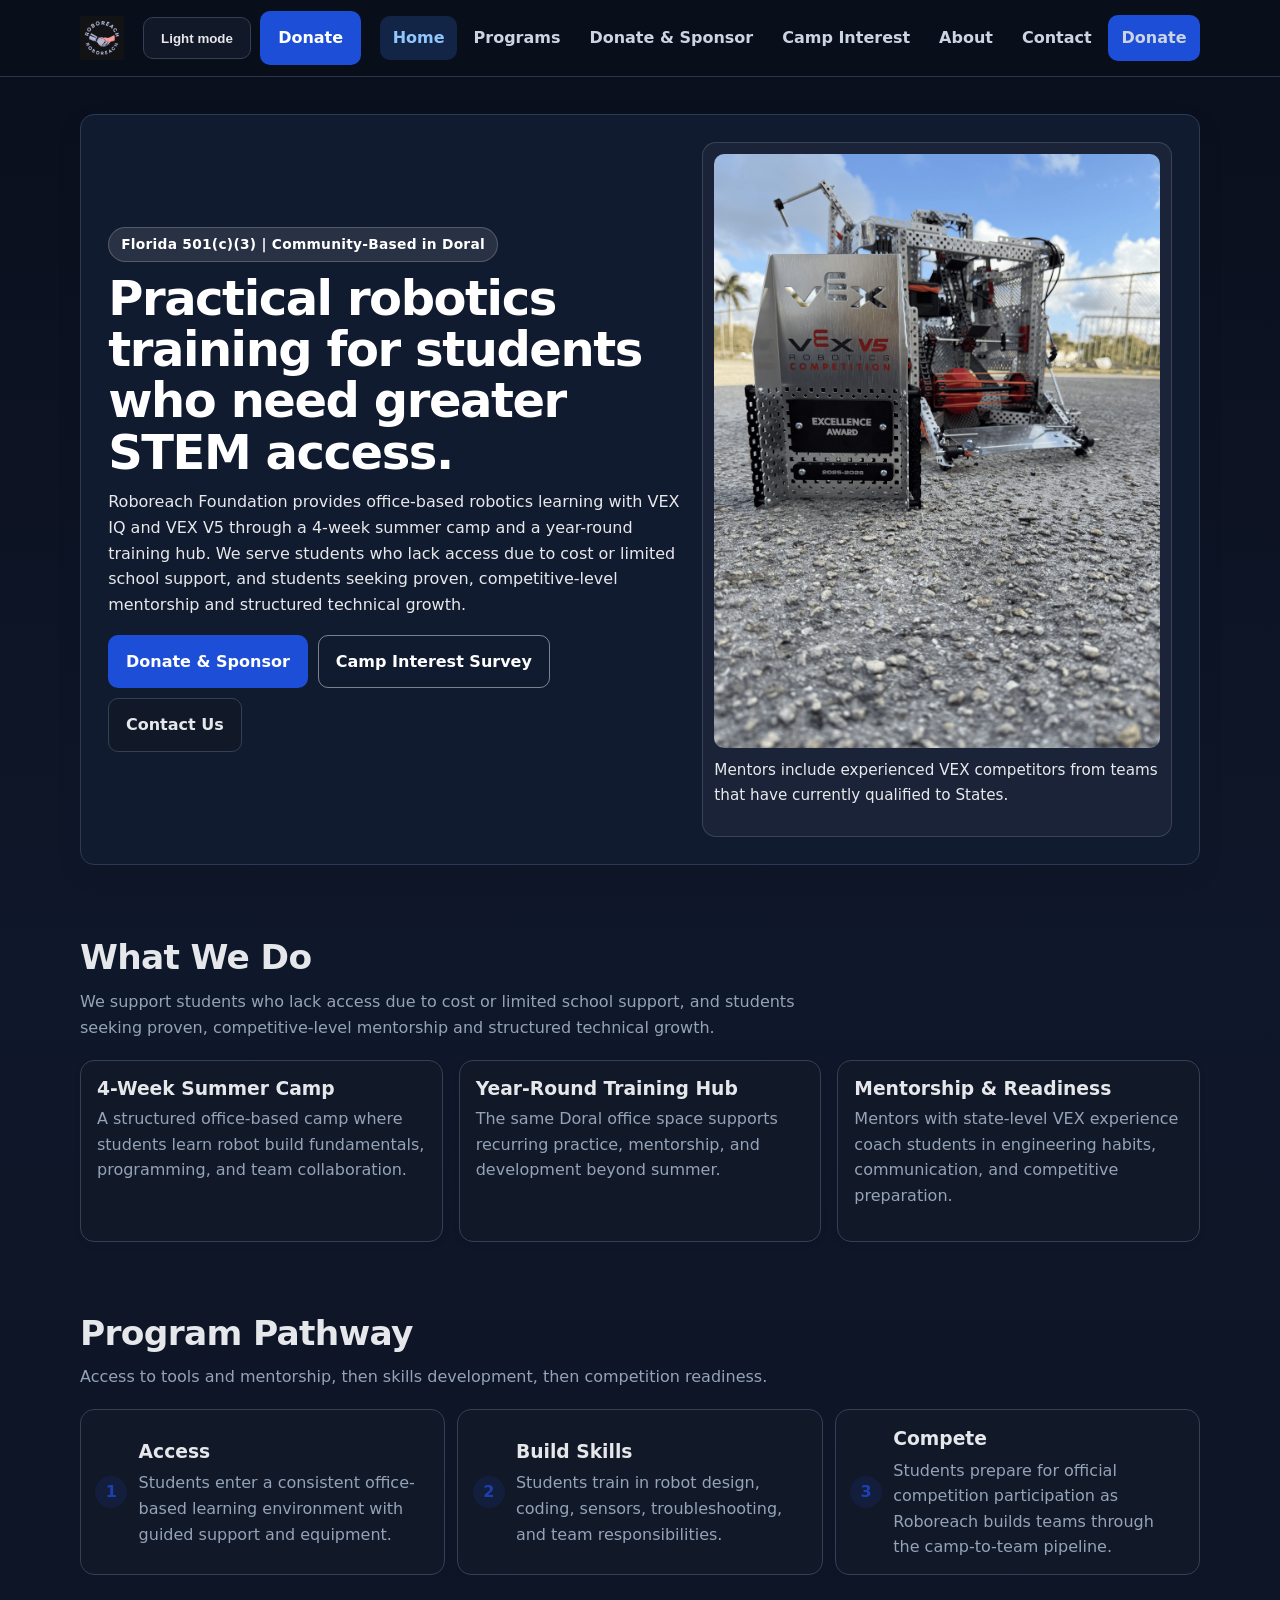
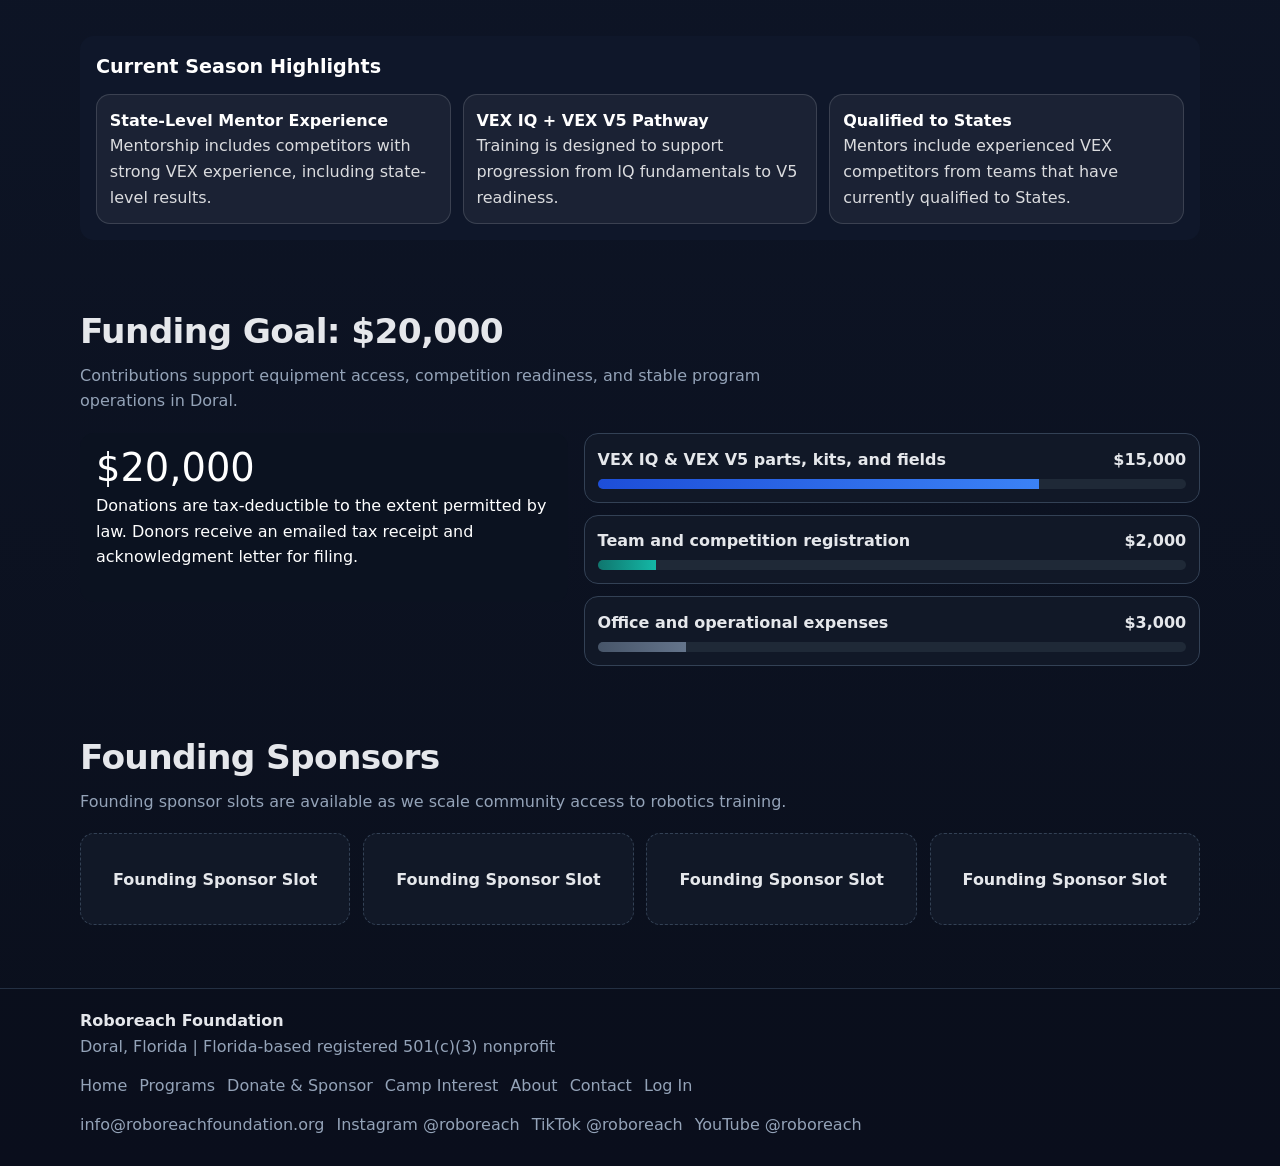
==== commit 2a693959: "Asset replaced" ====
--- a/public/index.html
+++ b/public/index.html
@@ -9,7 +9,7 @@
   <meta property="og:description" content="Support Roboreach Foundation's camp-to-team pipeline and robotics mentorship for students with limited STEM access.">
   <meta property="og:type" content="website">
   <meta property="og:url" content="https://www.roboreach.org/">
-  <meta property="og:image" content="assets/hero-robotics.svg">
+  <meta property="og:image" content="assets/hero-robotics.jpg">
   <link rel="stylesheet" href="styles.css">
   <script src="script.js" defer></script>
 </head>
@@ -60,7 +60,7 @@
               </div>
             </div>
             <aside class="hero-media" aria-label="Robotics program visual">
-              <img src="assets/hero-robotics.svg" alt="Illustration of robotics training and field setup">
+              <img src="assets/hero-robotics.jpg" alt="Illustration of robotics training and field setup">
               <p class="hero-caption">
                 Mentors include experienced VEX competitors from teams that have currently qualified to States.
               </p>
@@ -220,3 +220,4 @@
 </body>
 </html>
 
+
--- a/public/styles.css
+++ b/public/styles.css
@@ -112,6 +112,16 @@
   background: rgba(59, 130, 246, 0.2);
 }
 
+html[data-theme="dark"] .notice {
+  background: rgba(15, 118, 110, 0.22);
+  border-left-color: #2dd4bf;
+  color: #d1fae5;
+}
+
+html[data-theme="dark"] .notice strong {
+  color: #ecfeff;
+}
+
 html[data-theme="dark"] .hero-card {
   background: #111b2f;
   border-color: #2a3b56;
@@ -703,10 +713,24 @@
 
 .donate-embed {
   width: 100%;
-  min-height: 780px;
+  min-height: 360px;
   border: 0;
-  border-radius: 12px;
-  background: var(--slate-100);
+  border-radius: var(--radius-sm);
+  background: transparent;
+}
+
+.donate-widget-grid {
+  display: grid;
+  gap: 0.9rem;
+  align-items: start;
+}
+
+.donate-embed-form {
+  min-height: 360px;
+}
+
+.donate-embed-thermo {
+  min-height: 360px;
 }
 
 .tier-grid {
@@ -765,6 +789,11 @@
   border-radius: 0 var(--radius) var(--radius) 0;
   background: var(--success-bg);
   padding: 0.9rem 1rem;
+  color: var(--navy-900);
+}
+
+.notice strong {
+  color: var(--navy-950);
 }
 
 .contact-grid {
@@ -1080,6 +1109,10 @@
     padding: 1.7rem;
   }
 
+  .donate-widget-grid {
+    grid-template-columns: 1fr 240px;
+  }
+
   .pathway {
     grid-template-columns: repeat(3, minmax(0, 1fr));
   }
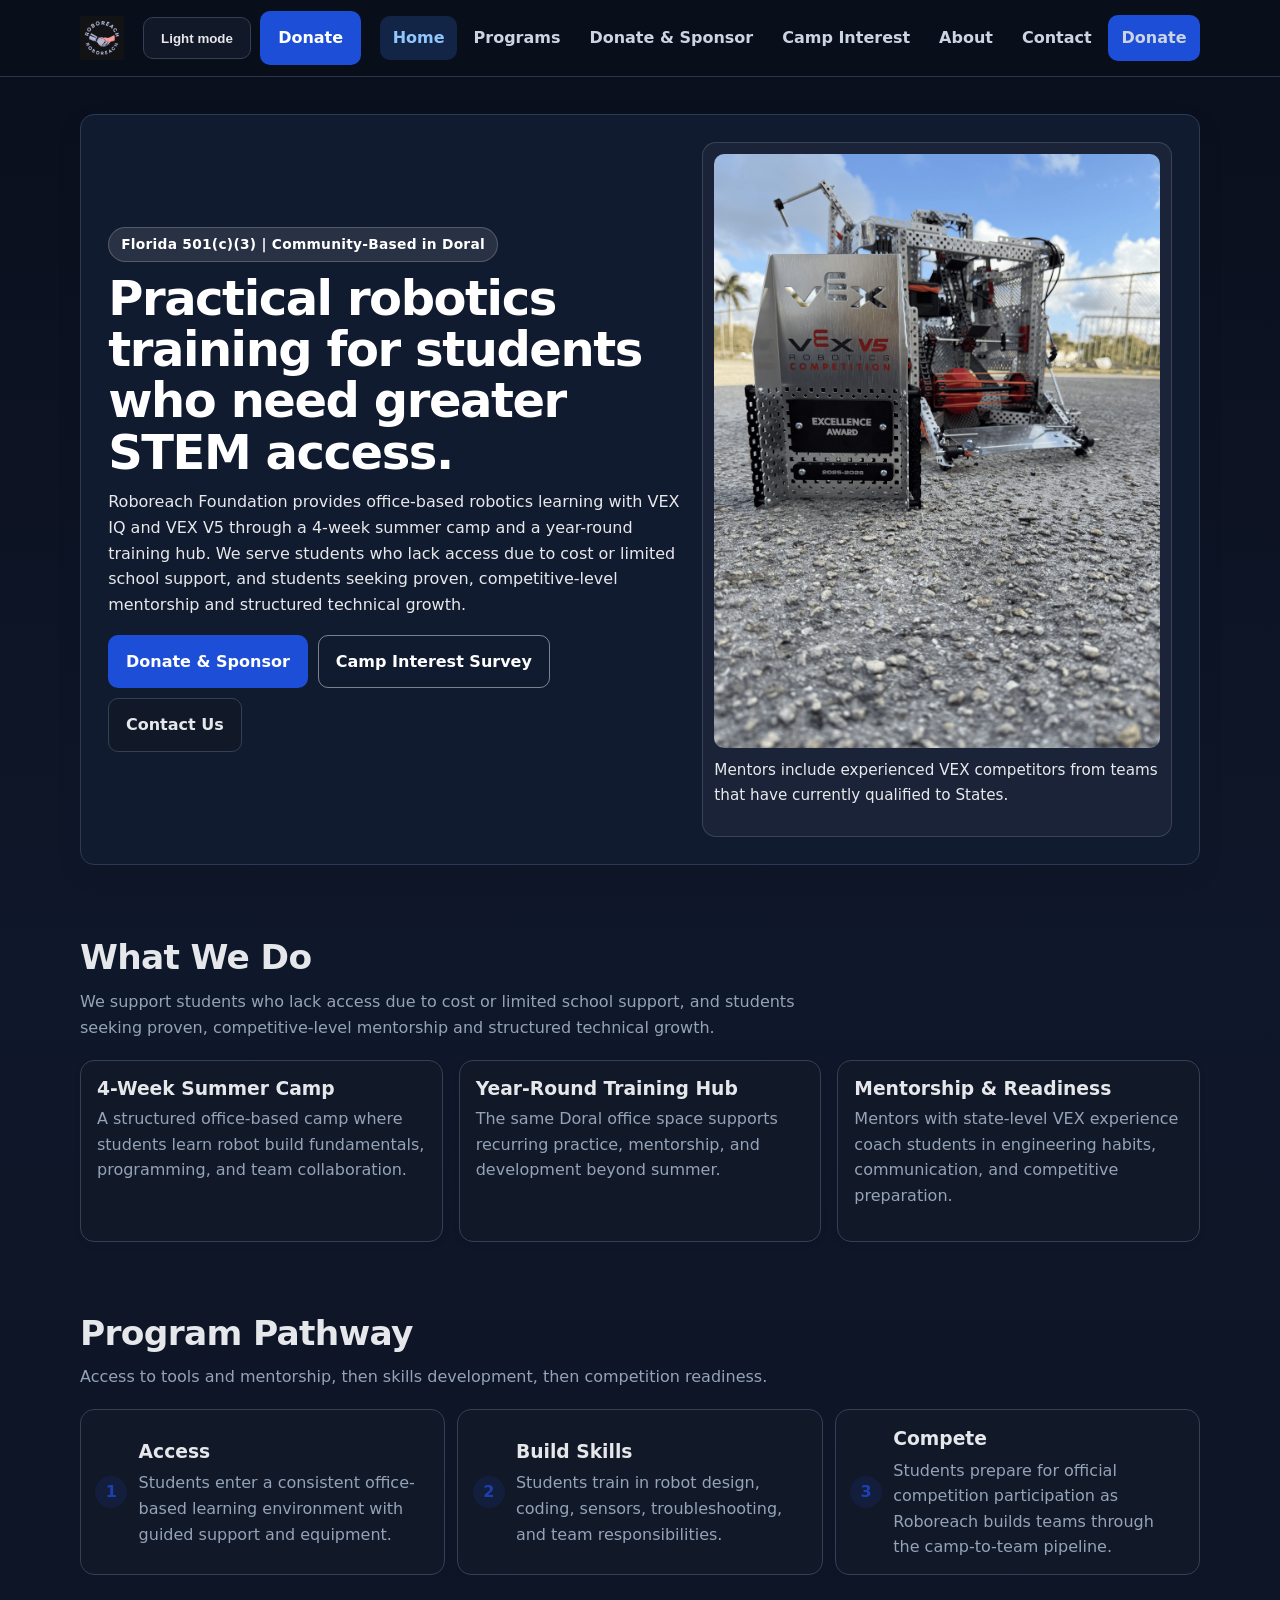
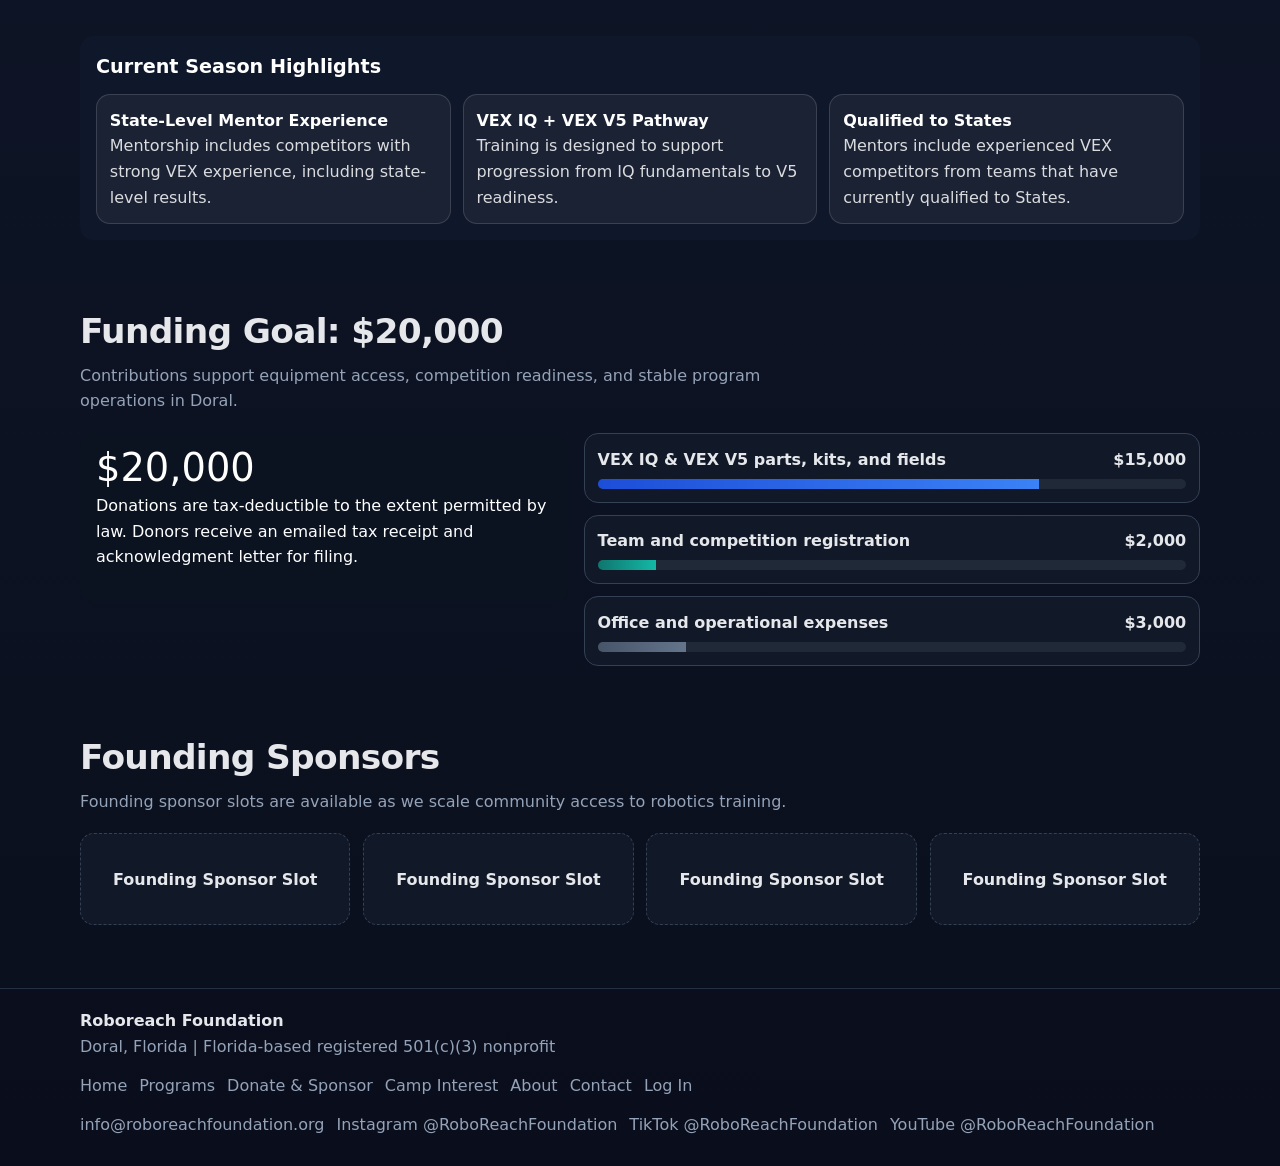
==== commit 0caed2c4: "Changed social media links" ====
--- a/public/index.html
+++ b/public/index.html
@@ -10,6 +10,8 @@
   <meta property="og:type" content="website">
   <meta property="og:url" content="https://www.roboreach.org/">
   <meta property="og:image" content="assets/hero-robotics.jpg">
+  <link rel="icon" type="image/png" href="assets/logo.png">
+  <link rel="apple-touch-icon" href="assets/logo.png">
   <link rel="stylesheet" href="styles.css">
   <script src="script.js" defer></script>
 </head>
@@ -211,9 +213,9 @@
       </div>
       <div class="footer-socials" aria-label="Social links">
         <a href="mailto:info@roboreachfoundation.org">info@roboreachfoundation.org</a>
-        <a href="https://instagram.com/roboreach" target="_blank" rel="noopener noreferrer">Instagram @roboreach</a>
-        <a href="https://tiktok.com/@roboreach" target="_blank" rel="noopener noreferrer">TikTok @roboreach</a>
-        <a href="https://youtube.com/@roboreach" target="_blank" rel="noopener noreferrer">YouTube @roboreach</a>
+        <a href="https://instagram.com/RoboReachFoundation" target="_blank" rel="noopener noreferrer">Instagram @RoboReachFoundation</a>
+        <a href="https://tiktok.com/@RoboReachFoundation" target="_blank" rel="noopener noreferrer">TikTok @RoboReachFoundation</a>
+        <a href="https://youtube.com/@RoboReachFoundation" target="_blank" rel="noopener noreferrer">YouTube @RoboReachFoundation</a>
       </div>
     </div>
   </footer>
@@ -221,3 +223,6 @@
 </html>
 
 
+
+
+
--- a/public/styles.css
+++ b/public/styles.css
@@ -132,6 +132,12 @@
   border-color: rgba(255, 255, 255, 0.14);
 }
 
+html[data-theme="dark"] .photo-card img,
+html[data-theme="dark"] .headshot-card img {
+  background: #0f172a;
+  border-color: #334155;
+}
+
 html[data-theme="dark"] .bar-track {
   background: #1f2937;
 }
@@ -659,8 +665,13 @@
 
 .photo-card img {
   width: 100%;
-  border-radius: 12px;
-  border: 1px solid var(--slate-200);
+  aspect-ratio: 16 / 10;
+  object-fit: contain;
+  object-position: center;
+  border-radius: var(--radius-sm);
+  border: 1px solid var(--slate-200);
+  background: #f8fafc;
+  padding: 0.3rem;
 }
 
 .photo-card p {
@@ -910,8 +921,11 @@
 .headshot-card img {
   width: 100%;
   aspect-ratio: 4 / 5;
-  object-fit: cover;
+  object-fit: contain;
+  object-position: center top;
   background: var(--slate-100);
+  border-bottom: 1px solid var(--slate-200);
+  padding: 0.3rem;
 }
 
 .headshot-card .copy {
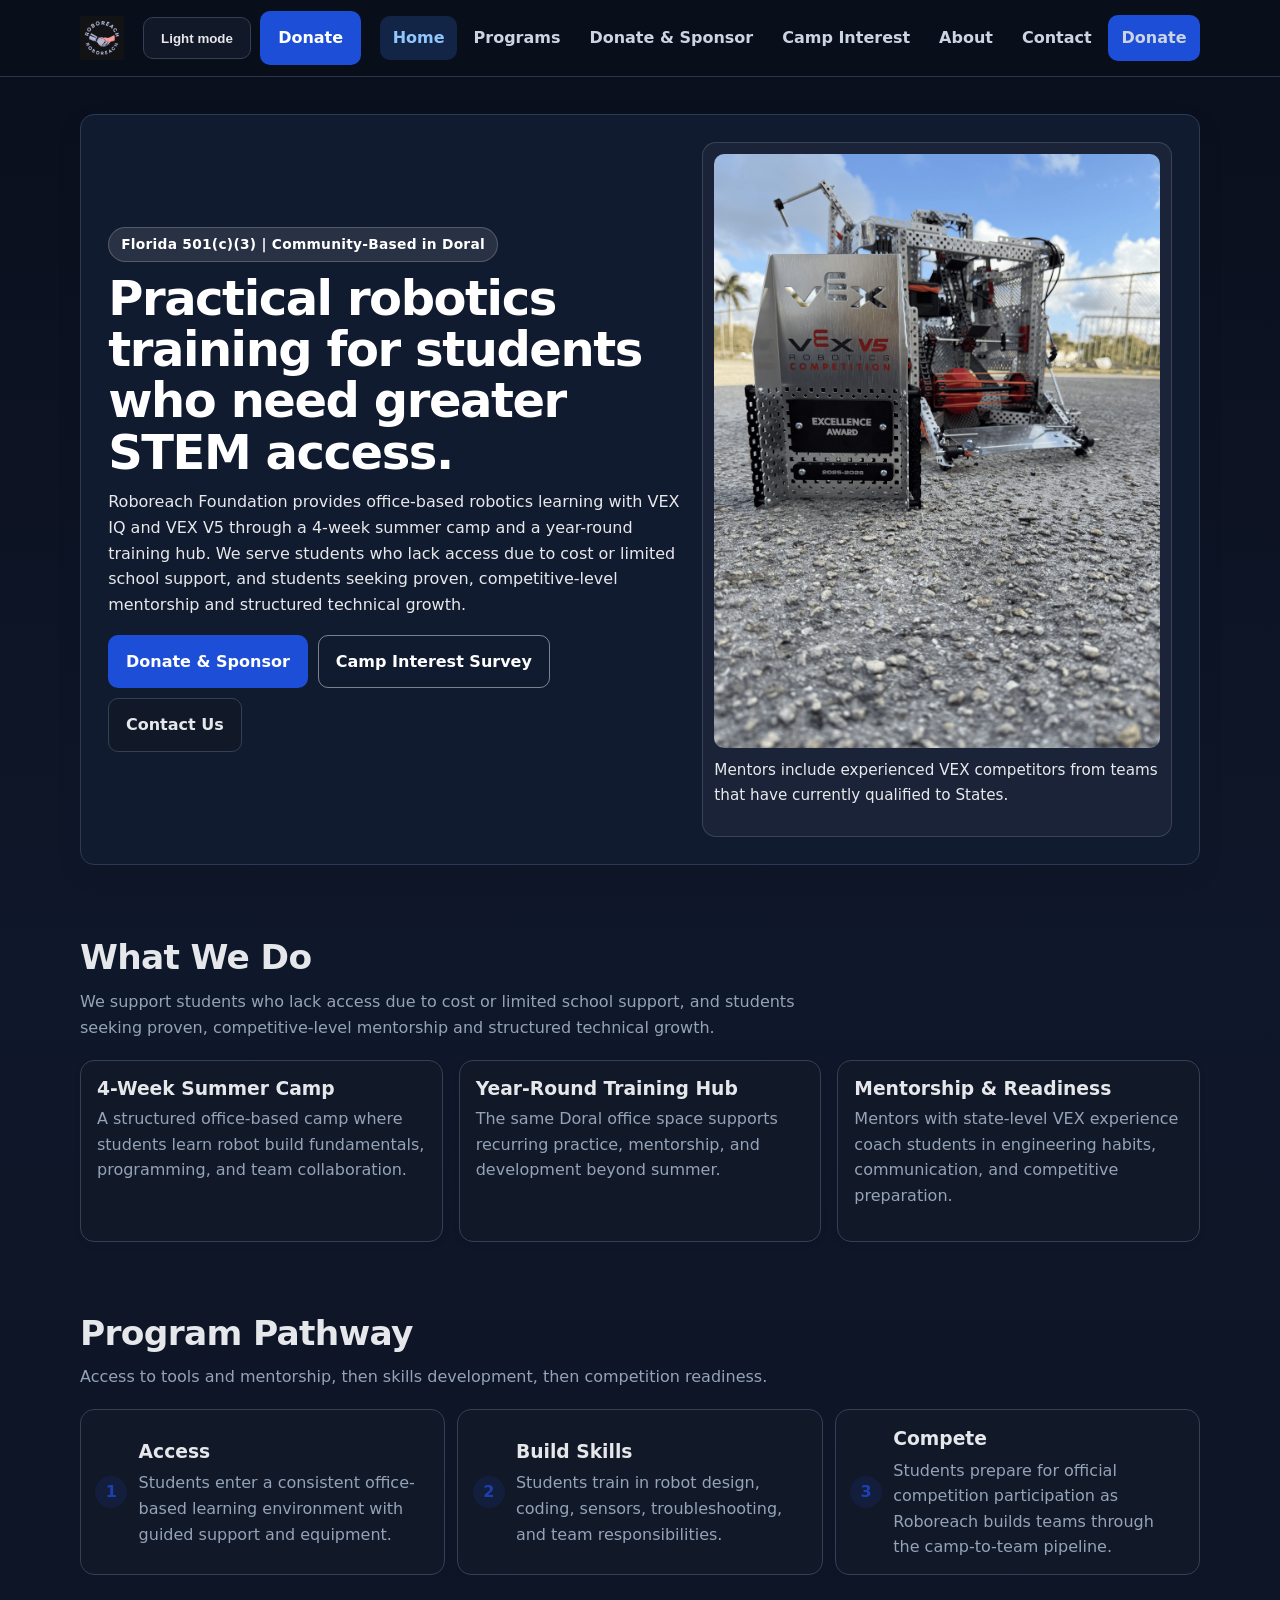
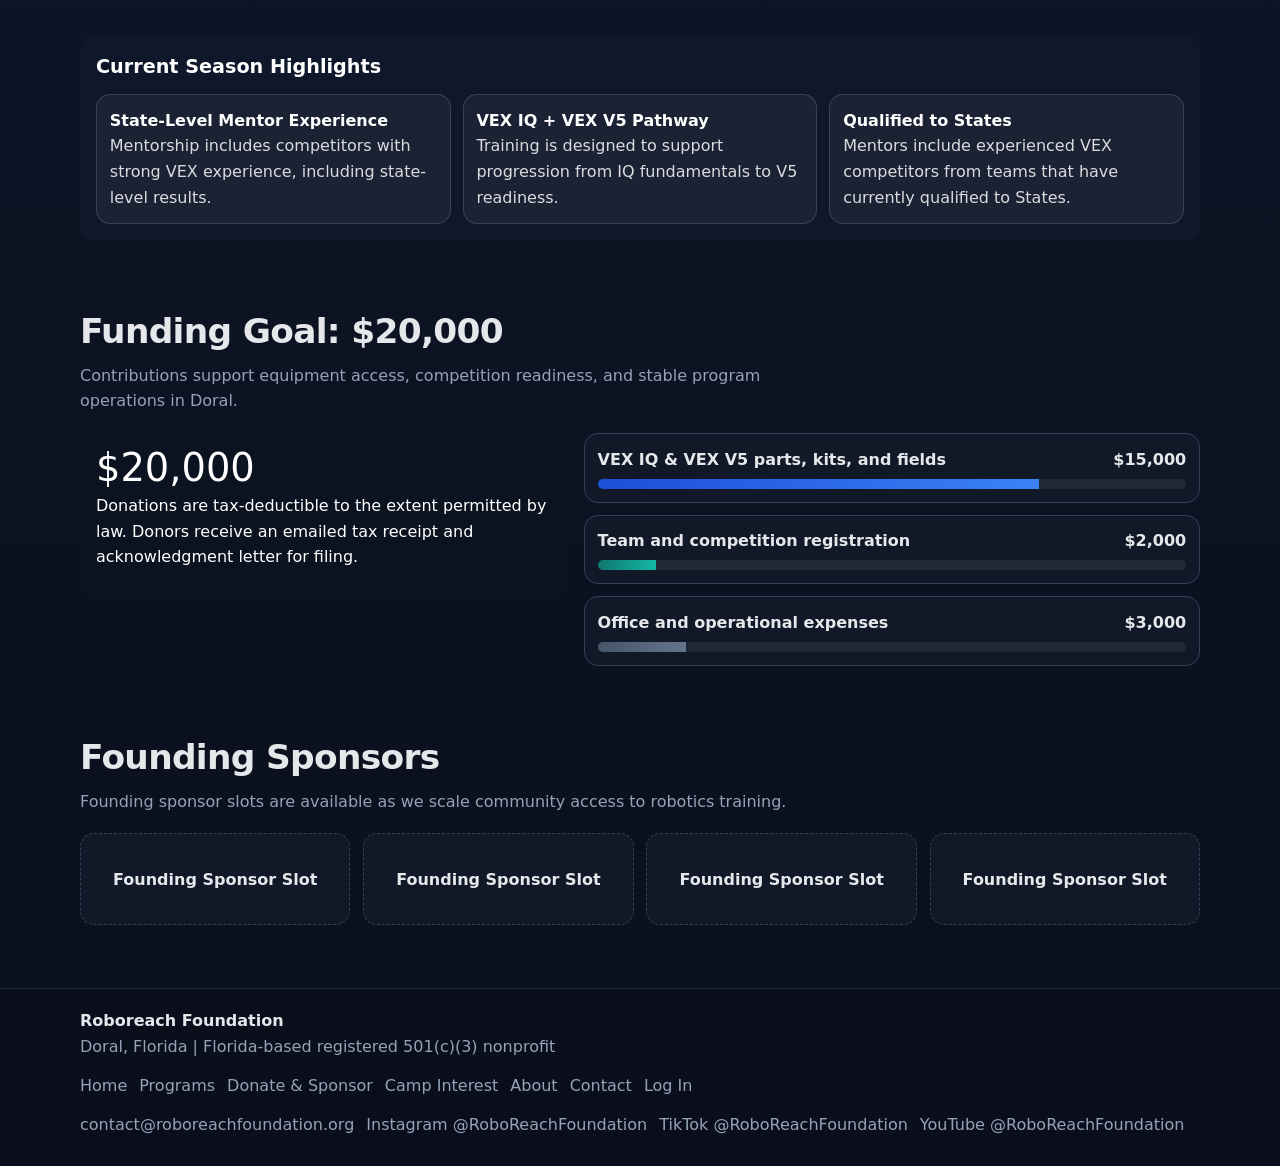
==== commit 0080d452: "Changed email" ====
--- a/public/index.html
+++ b/public/index.html
@@ -212,7 +212,7 @@
         <a href="admin-login.html">Log In</a>
       </div>
       <div class="footer-socials" aria-label="Social links">
-        <a href="mailto:info@roboreachfoundation.org">info@roboreachfoundation.org</a>
+        <a href="mailto:contact@roboreachfoundation.org">contact@roboreachfoundation.org</a>
         <a href="https://instagram.com/RoboReachFoundation" target="_blank" rel="noopener noreferrer">Instagram @RoboReachFoundation</a>
         <a href="https://tiktok.com/@RoboReachFoundation" target="_blank" rel="noopener noreferrer">TikTok @RoboReachFoundation</a>
         <a href="https://youtube.com/@RoboReachFoundation" target="_blank" rel="noopener noreferrer">YouTube @RoboReachFoundation</a>
@@ -226,3 +226,4 @@
 
 
 
+
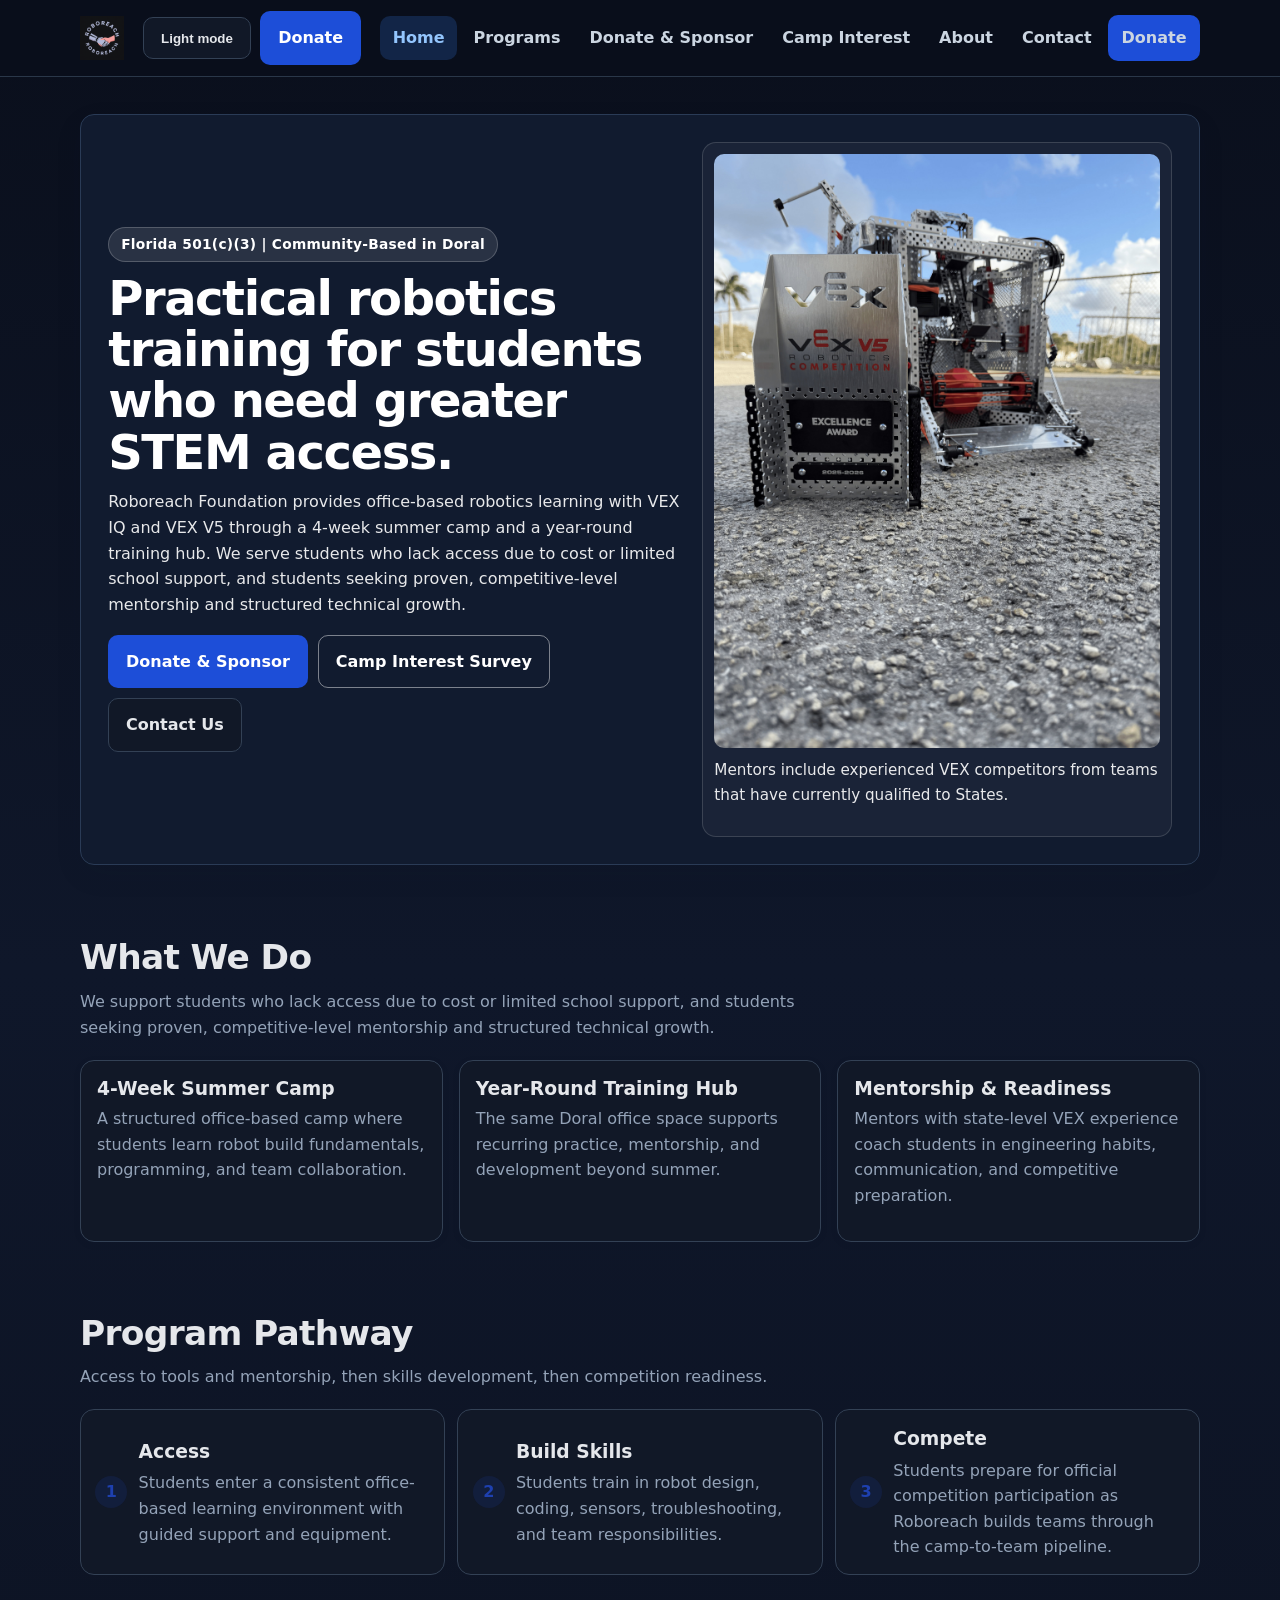
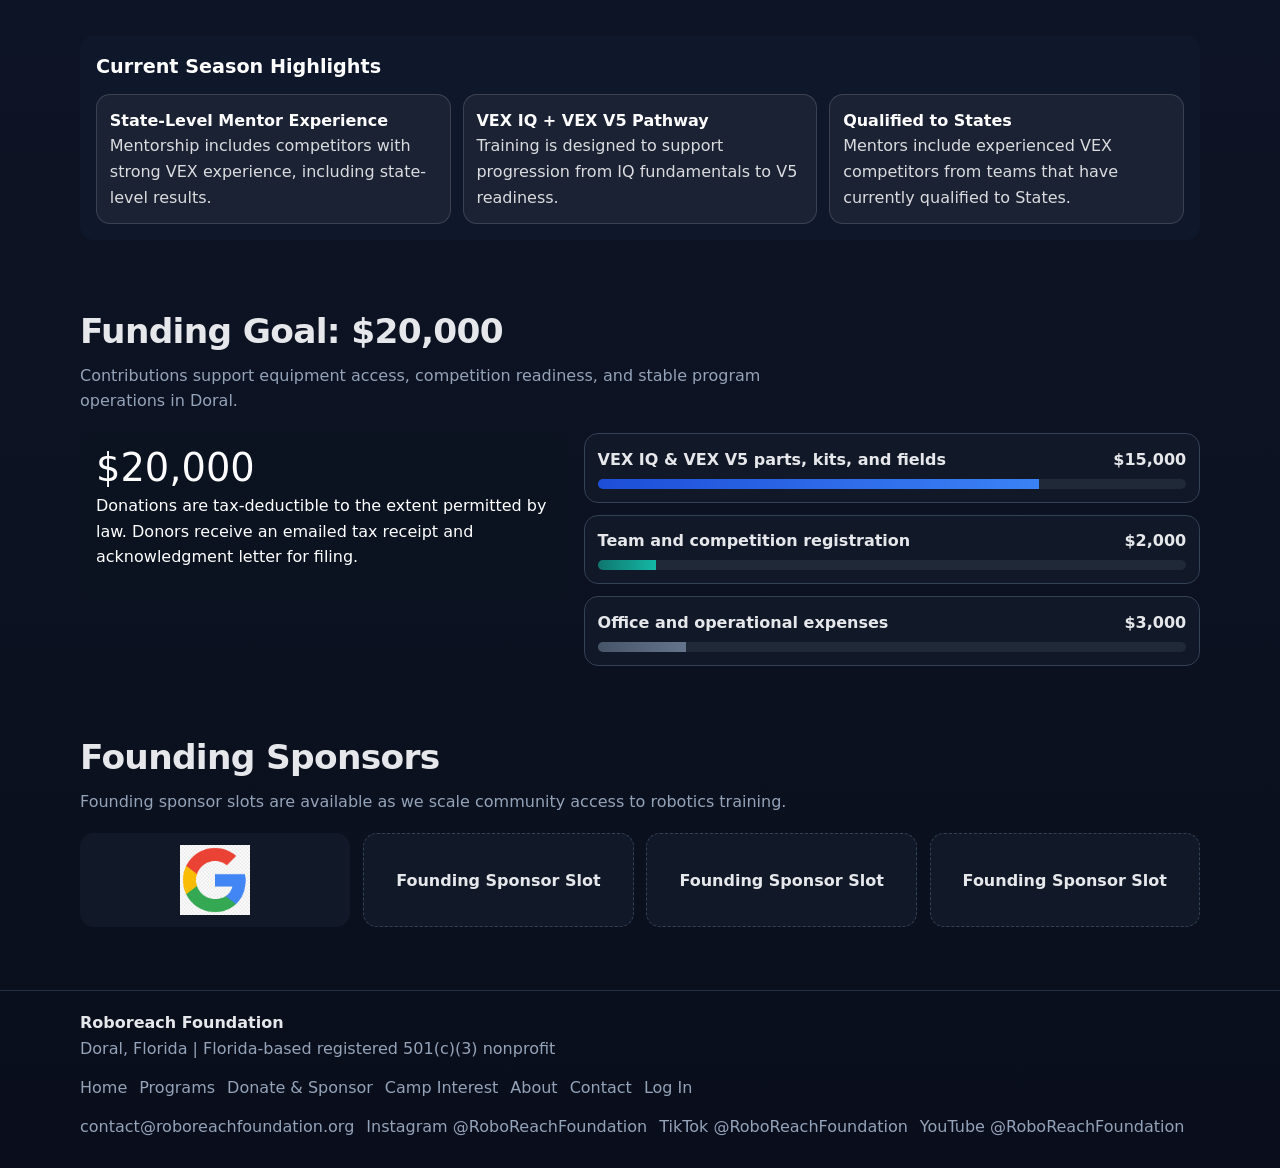
==== commit 49832074: "New sponsor images v2" ====
--- a/public/index.html
+++ b/public/index.html
@@ -187,7 +187,9 @@
         <h2 class="section-title">Founding Sponsors</h2>
         <p class="section-subtitle">Founding sponsor slots are available as we scale community access to robotics training.</p>
         <div class="logos-grid">
-          <div class="logo-slot">Founding Sponsor Slot</div>
+          <div class="logo-slot real-logo">
+            <img src="assets/google-logo.png" alt="Google logo">
+          </div>
           <div class="logo-slot">Founding Sponsor Slot</div>
           <div class="logo-slot">Founding Sponsor Slot</div>
           <div class="logo-slot">Founding Sponsor Slot</div>
--- a/public/styles.css
+++ b/public/styles.css
@@ -73,6 +73,7 @@
 html[data-theme="dark"] .funding-bar,
 html[data-theme="dark"] .path-step,
 html[data-theme="dark"] .logo-slot,
+html[data-theme="dark"] .sponsor-carousel,
 html[data-theme="dark"] .achievement-item,
 html[data-theme="dark"] .gift-row {
   background: #111827;
@@ -635,6 +636,51 @@
   font-weight: 600;
   background: #fbfdff;
   padding: 0.75rem;
+}
+
+.logo-slot.real-logo {
+  border: 0;
+  background: transparent;
+  min-height: 92px;
+}
+
+.logo-slot.real-logo img {
+  max-height: 70px;
+  width: auto;
+  max-width: 90%;
+  object-fit: contain;
+}
+
+.sponsor-carousel {
+  position: relative;
+  border: 1px solid var(--slate-200);
+  border-radius: var(--radius);
+  background: var(--white);
+  box-shadow: var(--shadow-sm);
+  padding: 0.8rem;
+  min-height: 140px;
+  display: flex;
+  align-items: center;
+  justify-content: center;
+}
+
+.sponsor-slide {
+  display: none;
+  margin: 0;
+  width: 100%;
+  text-align: center;
+}
+
+.sponsor-slide.is-active {
+  display: block;
+}
+
+.sponsor-slide img {
+  max-height: 72px;
+  width: auto;
+  max-width: 85%;
+  margin: 0 auto;
+  object-fit: contain;
 }
 
 .page-hero {
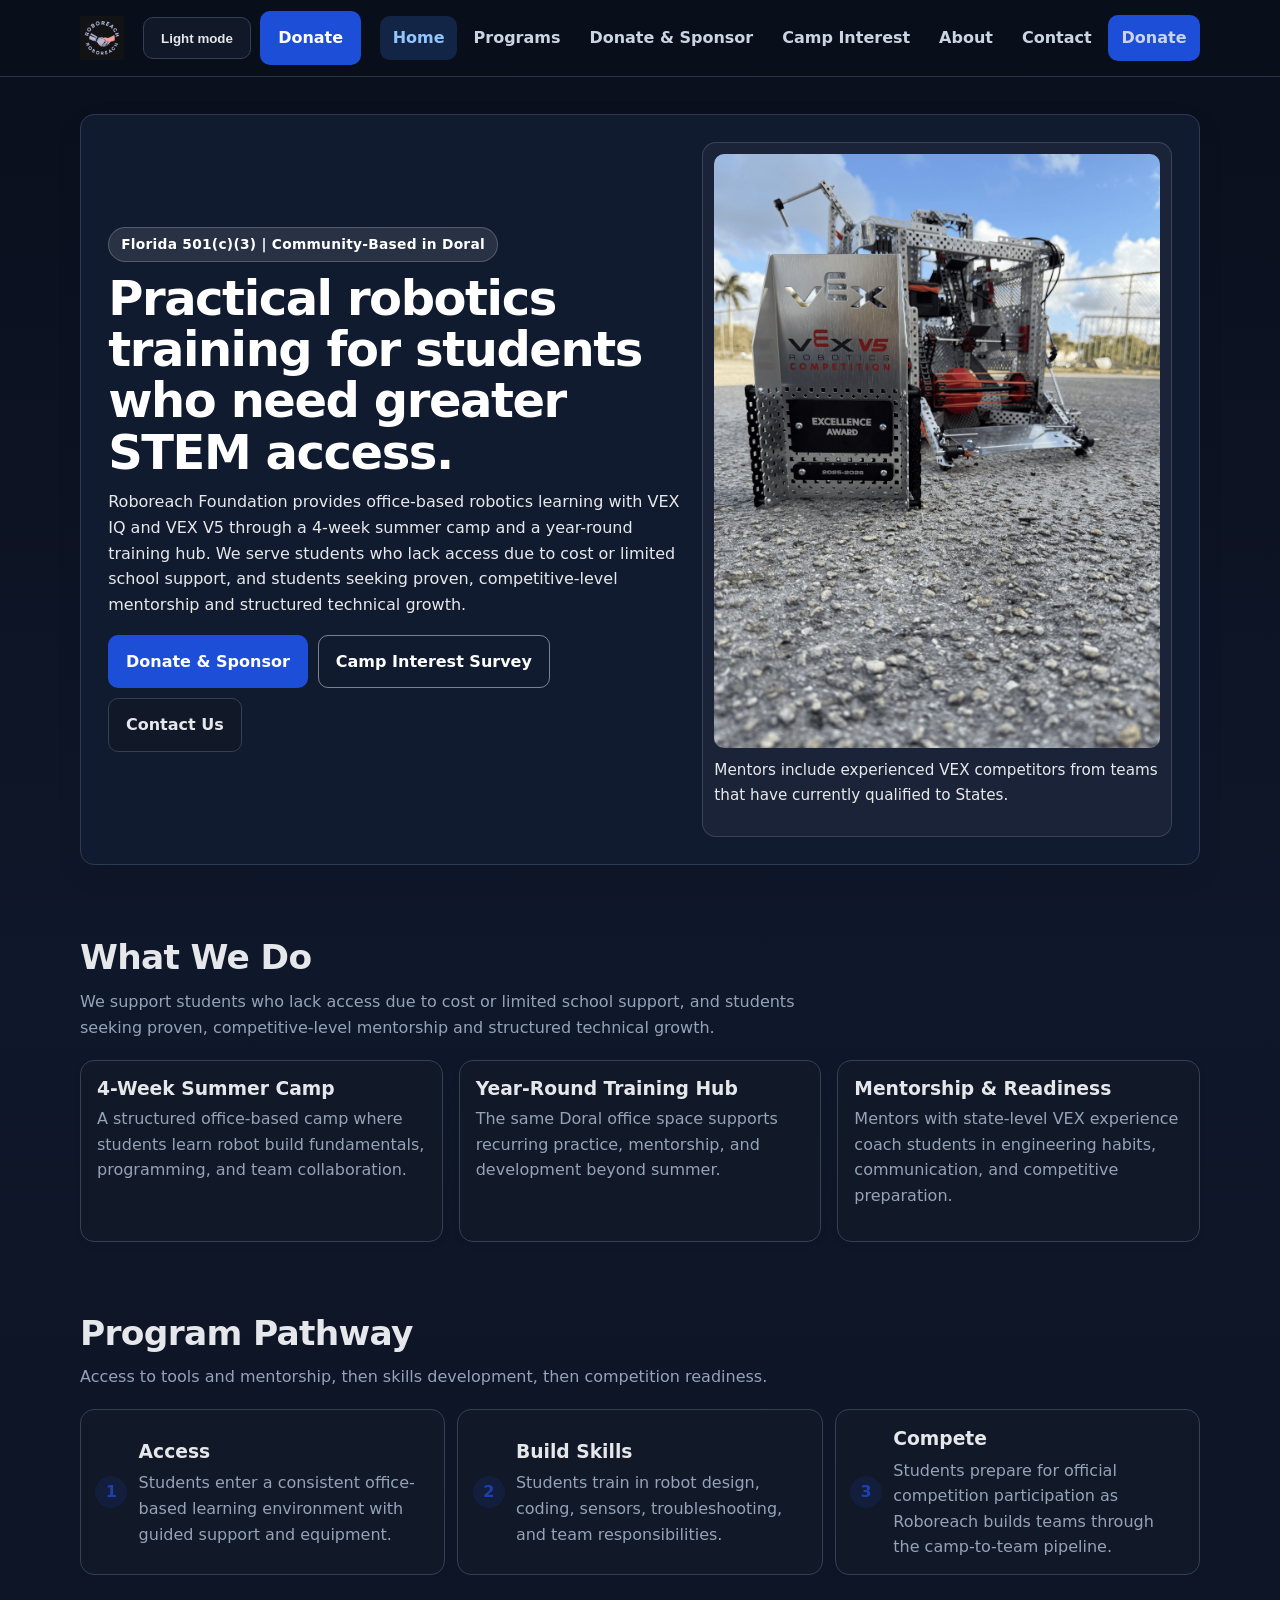
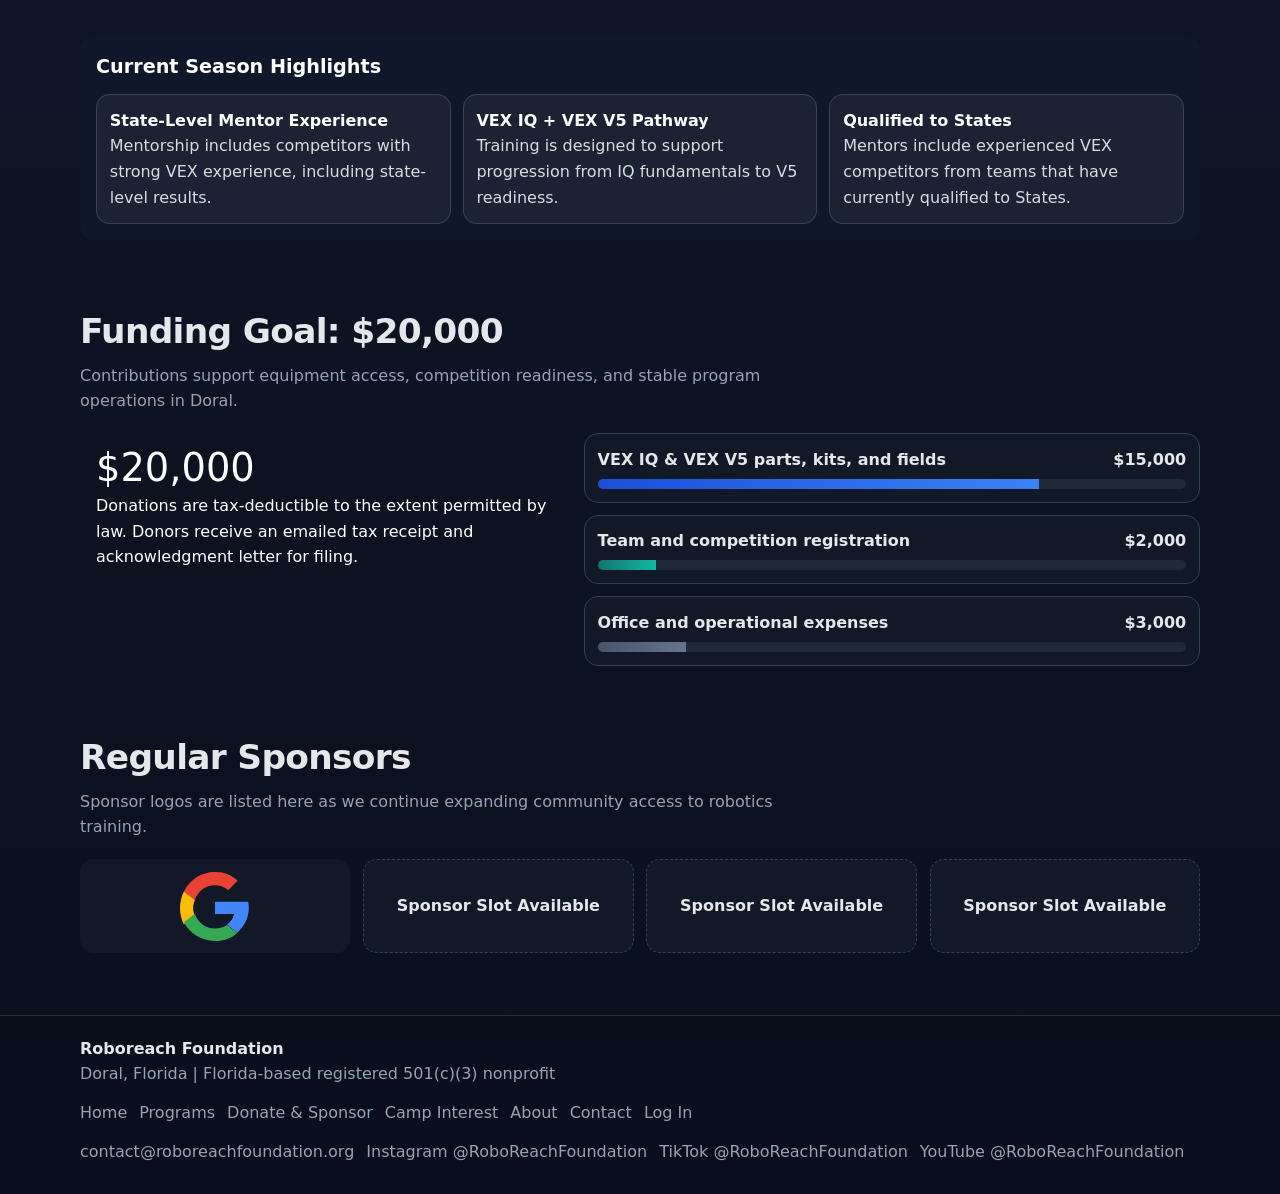
==== commit 0a453592: "New sponsor images v3" ====
--- a/public/index.html
+++ b/public/index.html
@@ -184,15 +184,15 @@
 
     <section class="section section-tight">
       <div class="container">
-        <h2 class="section-title">Founding Sponsors</h2>
-        <p class="section-subtitle">Founding sponsor slots are available as we scale community access to robotics training.</p>
+        <h2 class="section-title">Regular Sponsors</h2>
+        <p class="section-subtitle">Sponsor logos are listed here as we continue expanding community access to robotics training.</p>
         <div class="logos-grid">
           <div class="logo-slot real-logo">
-            <img src="assets/google-logo.png" alt="Google logo">
-          </div>
-          <div class="logo-slot">Founding Sponsor Slot</div>
-          <div class="logo-slot">Founding Sponsor Slot</div>
-          <div class="logo-slot">Founding Sponsor Slot</div>
+            <img src="assets/google-logo.svg" alt="Google logo">
+          </div>
+          <div class="logo-slot">Sponsor Slot Available</div>
+          <div class="logo-slot">Sponsor Slot Available</div>
+          <div class="logo-slot">Sponsor Slot Available</div>
         </div>
       </div>
     </section>
